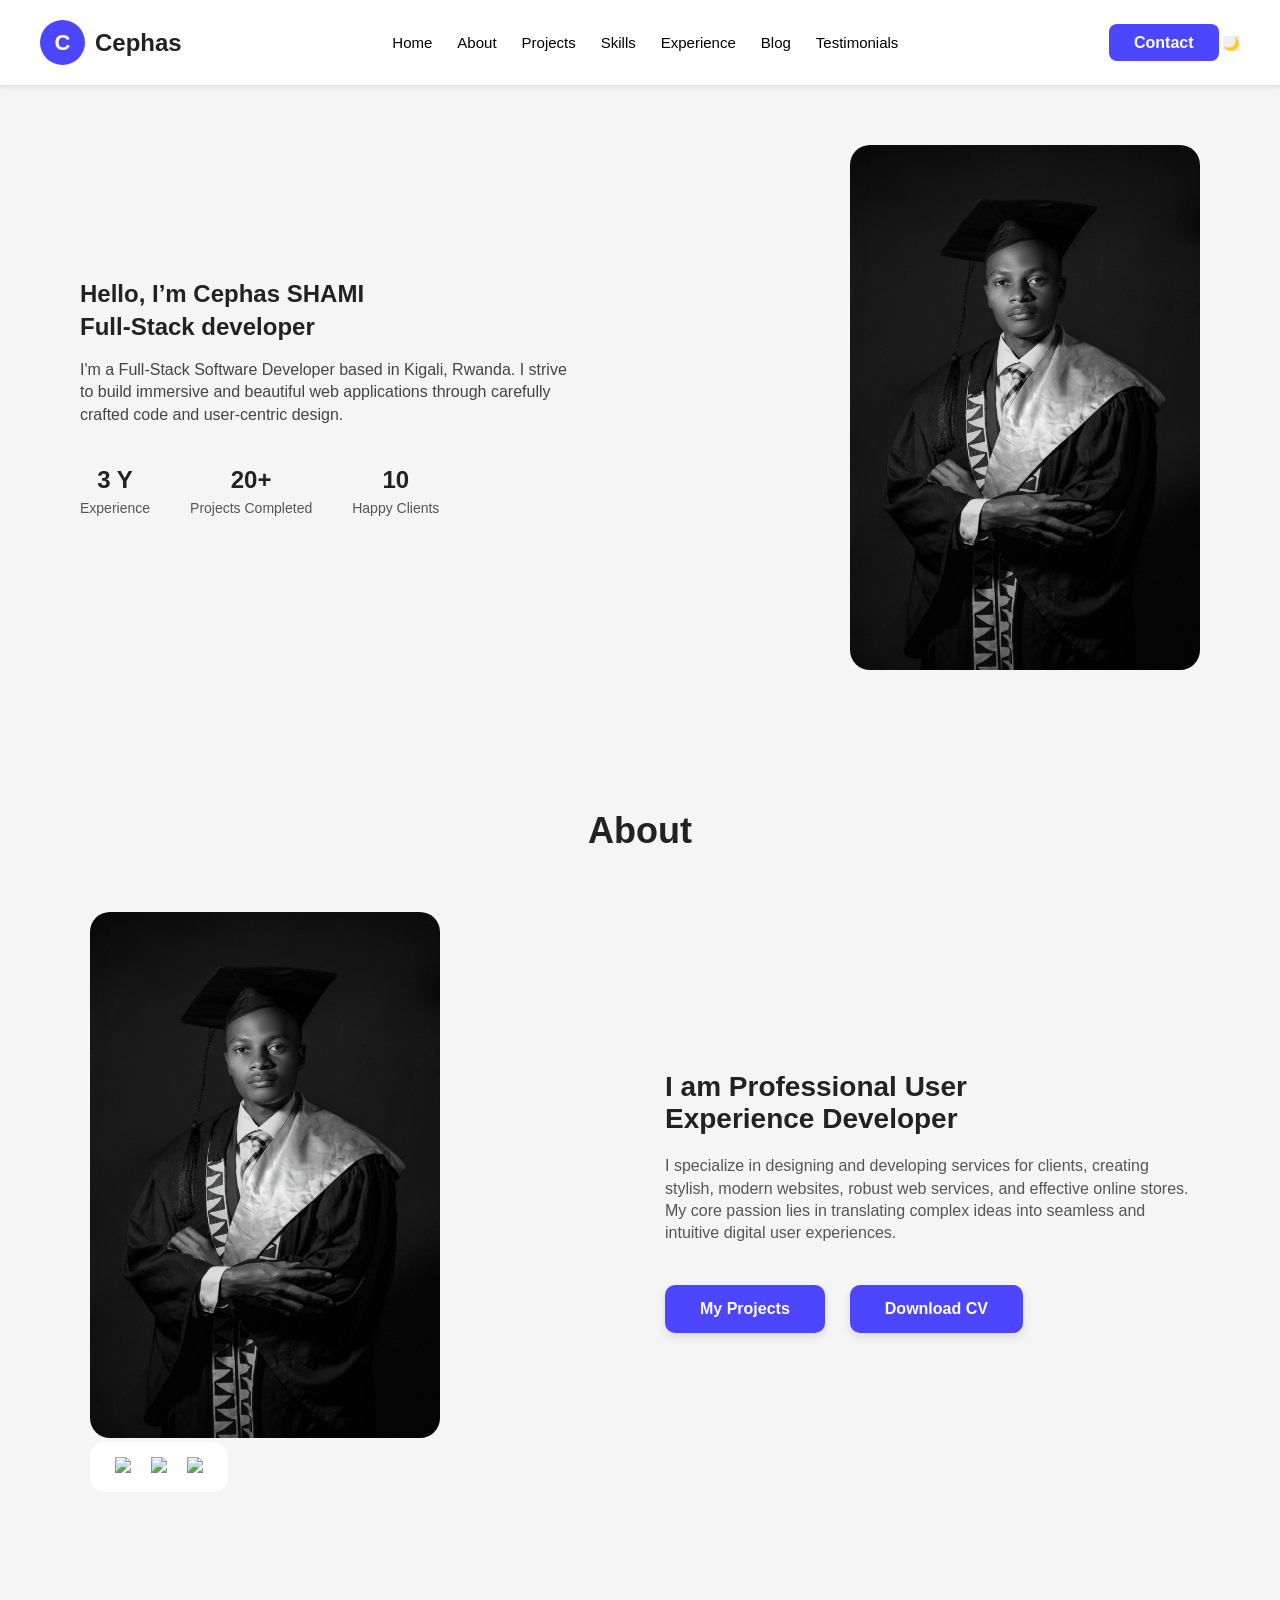
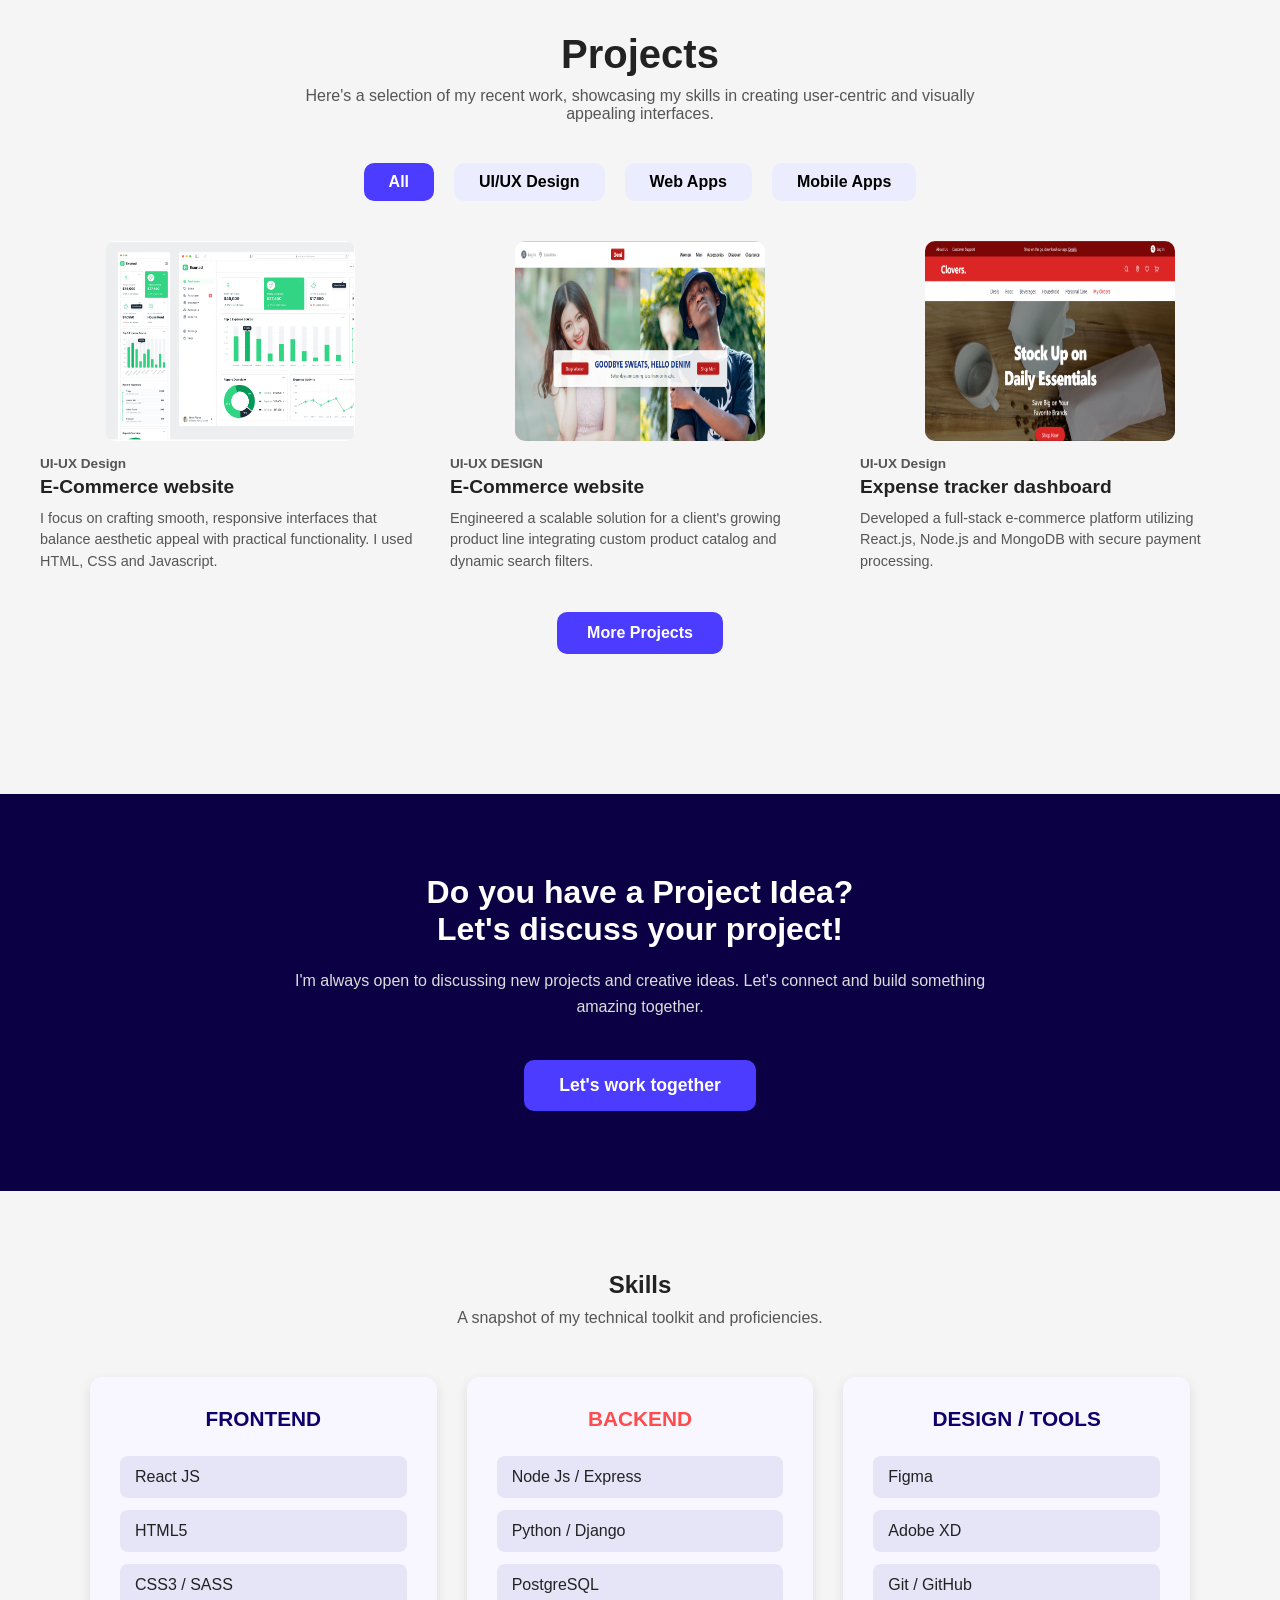
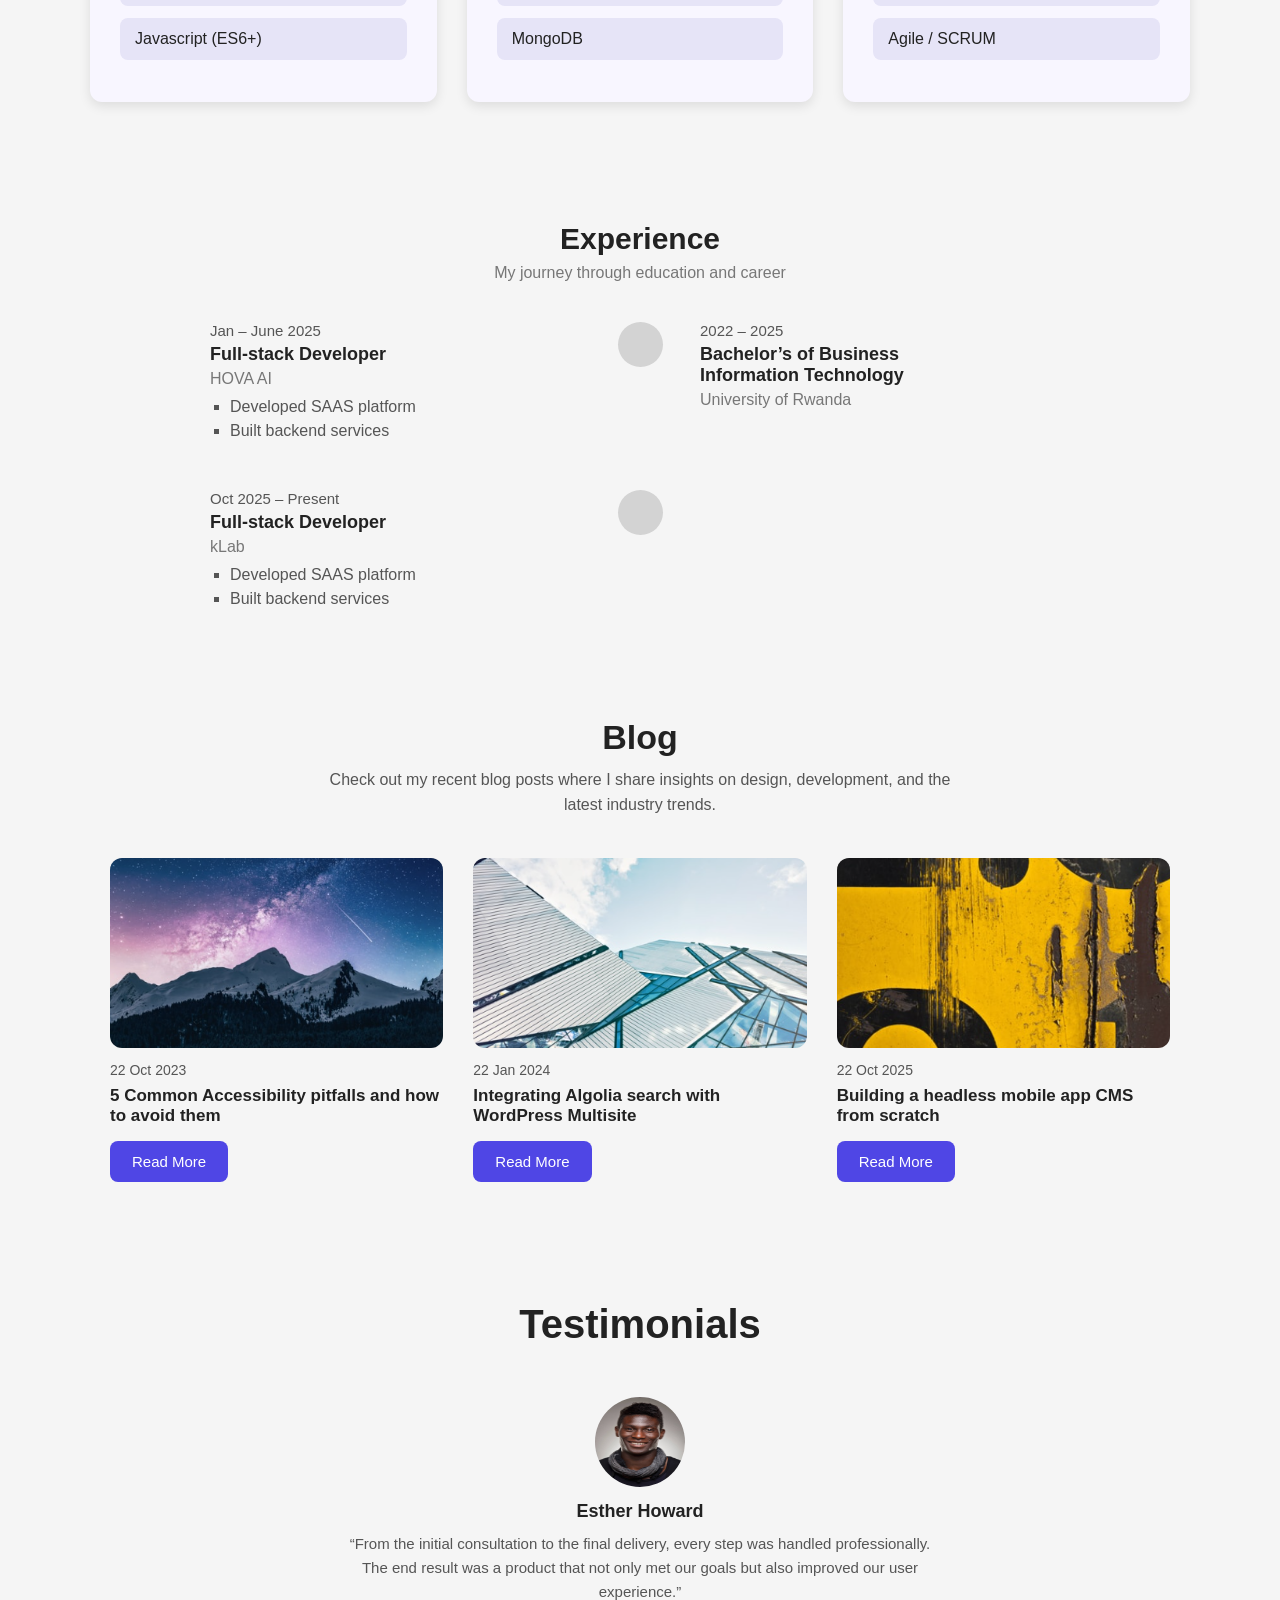
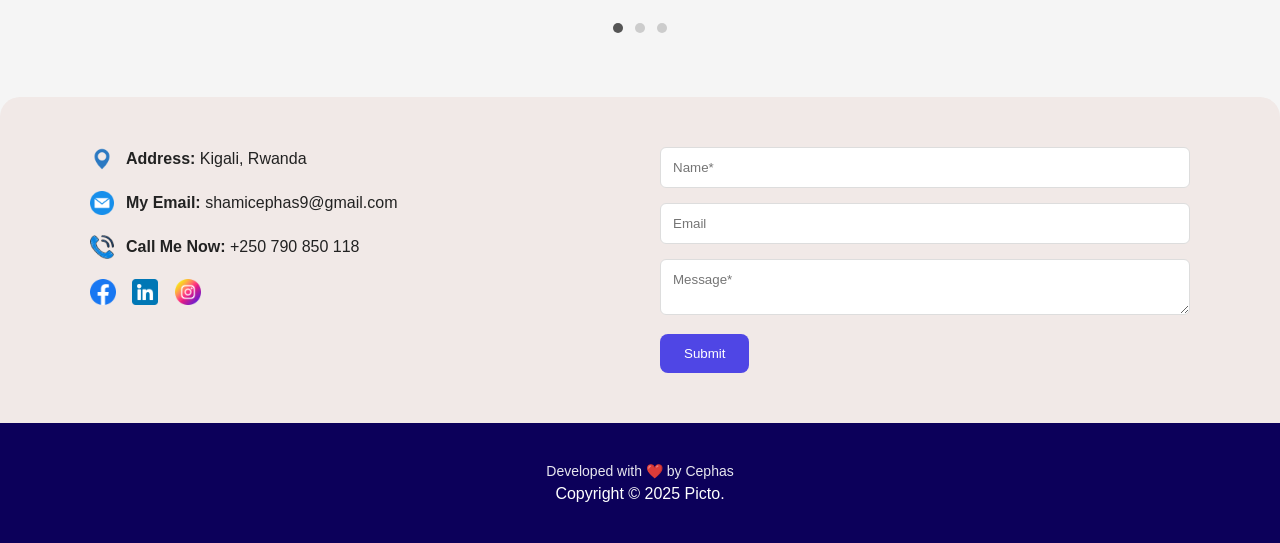
==== index.html @ bc7095ea "changes on filtering" ====
<!DOCTYPE html>
<html lang="en">
<head>
    <meta charset="UTF-8">
    <meta name="viewport" content="width=device-width, initial-scale=1.0">
    <link rel="stylesheet" href="portfolio.css">
    <title>Document</title>
    <script type="text/javascript"
        src="https://cdn.jsdelivr.net/npm/@emailjs/browser@4/dist/email.min.js">
</script>
<script type="text/javascript">
   (function(){
      emailjs.init({
        publicKey: "c_yA5zfCrs8blq22w",
      });
   })();
</script>
</head>
<body>
    <nav>
        <div class="logo">
            <div class="logo-circle">C</div>
            <h2>Cephas</h2>
        </div>
        <button class="menu-btn" id="menu-btn">
            <span id="open-icon">☰</span>
            <span id="close-icon" style="display:none;">X</span>
        </button>
        
        <ul id="nav-links">
            <li><a href="#home">Home</a></li>
            <li><a href="#about">About</a></li>
              <li><a href="#projects">Projects</a></li>
            <li><a href="#skills">Skills</a></li>
              <li><a href="#experience">Experience</a></li>
            <li><a href="#blog">Blog</a></li>
            <li><a href="#testimonials">Testimonials</a></li>
        </ul>
        <div>
              <a href="#contact" class="contact-btn">Contact</a>
              <button id="dark-mode-toggle" style="border: none; cursor: pointer;">🌙</button>
        </div>
      
    </nav>

    <section class="hero" id="home">
       <div class="hero-text">
        <h1>Hello, I’m Cephas SHAMI<br>Full-Stack developer</h1>
        <p>I'm a Full-Stack Software Developer based in Kigali, Rwanda. I strive to build immersive and beautiful web applications through carefully crafted code and user‑centric design.</p>
            
        <div class="stats">
            <div class="stat-box">
                <h3>3 Y</h3>
                <p>Experience</p>
            </div>
             <div class="stat-box">
                <h3>20+</h3>
                <p>Projects Completed</p>
            
             </div>
             <div class="stat-box">
                <h3>10</h3>
                <p>Happy Clients</p>

             </div>
        </div>
       </div>
       <img src="./images/graduation.png"/>
    </section>
    <!-- About section-->

      <section class="about-section reveal" id="about">
         <h2>About</h2>

         <div class="about-wrapper">
            <div class="about-image-box">
                <img src="./images/graduation.png" class="about-img"/>

                <div class="social-icons">
                <a href="#"><img src="https://cdn-icons-png.flaticon.com/512/733/733547.png" /></a>
                 <a href="#"><img src="https://cdn-icons-png.flaticon.com/512/174/174857.png" /></a>
                 <a href="#"><img src="https://cdn-icons-png.flaticon.com/512/2111/2111463.png" /></a>
            </div>

            </div>

            <div class="about-text-box">
                <h3>I am Professional User<br>Experience Developer</h3>
                <p>
                I specialize in designing and developing services for clients, creating stylish, modern
                websites, robust web services, and effective online stores. My core passion lies in translating
                complex ideas into seamless and intuitive digital user experiences.
                 </p>
                 <div class="about-buttons">
                    <a href="#" class="about-btn">My Projects</a>
                    <a href="files/CV Resume.pdf" download class="about-btn">Download CV</a>
                 </div>
            </div>

         </div>
      </section>
      <!--Project section-->
      <section class="projects-section reveal" id="projects">
         <h2>Projects</h2>
         <p class="projects-subtext">
             Here's a selection of my recent work, showcasing my skills in creating user-centric and visually appealing interfaces.
         </p>
         <div class="project-filters">
            <button class="filter-btn active" data-filter="all">All</button>
            <button class="filter-btn" data-filter="ui-ux">UI/UX Design</button>
            <button class="filter-btn" data-filter="web-app">Web Apps</button>
            <button class="filter-btn" data-filter="mobile-app">Mobile Apps</button>
         </div>
         <div class="projects-wrapper">
            <div class="project-card" data-category="ui-ux">
                <img src="./images/pr1.png" class="project-img"/>
                <h4>UI-UX Design</h4>
                <h3>E-Commerce website</h3>
                <p>I focus on crafting smooth, responsive interfaces that balance aesthetic appeal with practical functionality. I used HTML, CSS and Javascript.</p>
            </div>

            <div class="project-card" data-category="web-app">
                <img src="./images/pr2.png" class="project-img"/>
                <h4>UI-UX DESIGN</h4>
                <h3>E-Commerce website</h3>
                <p>Engineered a scalable solution for a client's growing product line integrating custom product catalog and dynamic search filters.</p>
            </div>

            <div class="project-card" data-category="mobile-app">
               <img src="./images/pr3.png" class="project-img"/>
               <h4>UI-UX Design</h4>
               <h3>Expense tracker dashboard</h3>
               <p>Developed a full-stack e-commerce platform utilizing React.js, Node.js and MongoDB with secure payment processing.</p>
            </div>
           
         </div>
          <div class="project-button">
           
              <button class="project-btn">More Projects</button>
            
                
            </div>

      </section>
                  <div class="project-cta">
                 <h2>Do you have a Project Idea?<br>Let's discuss your project!</h2>
                 <p>I'm always open to discussing new projects and creative ideas. 
       Let's connect and build something amazing together.</p>
       <button class="cta-btn">
        <a href="#contact">Let's work together</a>
        
          </button>
            </div>
            <section class="skills-section reveal" id="skills">
                <h2 class="skills-title">Skills</h2>
                <p class="skills-subtext">A snapshot of my technical toolkit and proficiencies.</p>
               
                <div class="skills-grid">
                    <div class="skill-card">
                        <h3 class="skill-heading"> FRONTEND</h3>

                        <div class="skill-item">React JS</div>
                        <div class="skill-item">HTML5</div>
                        <div class="skill-item">CSS3 / SASS</div>
                        <div class="skill-item">Javascript (ES6+)</div>

                    </div>

                    <div class="skill-card">
                        <h3 class="skill-heading back">BACKEND</h3>

                        <div class="skill-item">Node Js / Express</div>
                        <div class="skill-item">Python / Django</div>
                        <div class="skill-item">PostgreSQL</div>
                        <div class="skill-item">MongoDB</div>
                    </div>

                    <div class="skill-card">
                        <h3 class="skill-heading">DESIGN / TOOLS</h3>

                         <div class="skill-item">Figma</div>
            <div class="skill-item">Adobe XD</div>
            <div class="skill-item">Git / GitHub</div>
            <div class="skill-item">Agile / SCRUM</div>
                    </div>

                </div>
            </section>
            <section class="experience-section reveal" id="experience">
                <h2>Experience</h2>
                <p class="subtitle">My journey through education and career</p>

                <div class="experience-grid">
                    <!--Left: job 1-->
                    <div class="exp-item">
                        <p class="date">Jan – June 2025</p>
                        <h3>Full-stack Developer</h3>
                         <p class="company">HOVA AI</p>
                         <ul>
                           <li>Developed SAAS platform</li>
                           <li>Built backend services</li>
                         </ul>
                    </div>
                    <!-- Timeline circle-->
                     <div class="circle"></div>

                      <div class="exp-item">
      <p class="date">2022 – 2025</p>
      <h3>Bachelor’s of Business<br> Information Technology</h3>
      <p class="company">University of Rwanda</p>
    </div>

      <!-- Left: Job 2 -->
    <div class="exp-item">
      <p class="date">Oct 2025 – Present</p>
      <h3>Full-stack Developer</h3>
      <p class="company">kLab</p>
      <ul>
        <li>Developed SAAS platform</li>
        <li>Built backend services</li>
      </ul>
    </div>
    <!-- Timeline Circle -->

    <div class="circle"></div>
      <!-- Empty right side for alignment -->
    <div></div>
                </div>
            </section>
            <section class="blog-section reveal" id="blog">
                <h2 class="blog-title">Blog</h2>
                <p class="blog-subtitle">
                    Check out my recent blog posts where I share insights on design,
                    development, and the latest industry trends.
                </p>

                <div class="blog-grid">
                    <div class="blog-card">
                        <img src="./images/blog1.png" alt="Blog Image 1"/>
                        <p class="dates">22 Oct 2023</p>
                        <h3 class="post-title">
                          5 Common Accessibility pitfalls and how to avoid them     
                        </h3>
                        <a href="single-blog.html" class="red-btn">Read More</a>

                    </div>

                     <div class="blog-card">
      <img src="./images/blog2.png" alt="Blog Image 2" />
      <p class="dates">22 Jan 2024</p>
      <h3 class="post-title">
        Integrating Algolia search with WordPress Multisite
      </h3>
      <a href="single-blog.html" class="red-btn">Read More</a>
    </div>

    <div class="blog-card">
      <img src="./images/blog3.png" alt="Blog Image 3" />
      <p class="dates">22 Oct 2025</p>
      <h3 class="post-title">
        Building a headless mobile app CMS from scratch
      </h3>
      <a href="single-blog.html" class="red-btn">Read More</a>
    </div>
                </div>
            </section>

            <section class="testimonials reveal" id="testimonials">
                <h2>Testimonials</h2>

                <div class="testimonial-card">
                    <img src="./images/testimonial.jpg" alt="Client" class="client-img"/>
                    <h3 class="client-name">Esther Howard</h3>

                    <p class="client-review">
                              “From the initial consultation to the final delivery, every step 
                               was handled professionally. The end result was a product that not 
                               only met our goals but also improved our user experience.”
                    </p>
                    <div class="dots">
                        <span class="active"></span>
                        <span></span>
                        <span></span>

                    </div>

                </div>

            </section>

            <section class="contact-section reveal" id="contact">
                <div class="contact-container">

                    <div class="contact-left">
                        <div class="info-item">
                            <img src="./images/location.png" alt=""/>
                            <p><strong>Address:</strong> Kigali, Rwanda</p>

                        </div>

                        <div class="info-item">
                            <img src="./images/message.png" alt="">
                            <p><strong>My Email:</strong> shamicephas9@gmail.com</p>
                        </div>

                        <div class="info-item">
                            <img src="./images/phone.png" alt="">
                            <p><strong>Call Me Now:</strong> +250 790 850 118</p>
                        </div>

                        <div class="socials">
                            <a href="#"><img src="./images/facebook.png" alt=""></a>
                            <a href="#"><img src="./images/linkedin.png" alt=""></a>
                            <a href="#"><img src="./images/instagram.png" alt=""></a>
                        </div>
                    </div>
                    <div class="contact-right">
                        <form id="contact-form">
                            

                        <input type="text" placeholder="Name*" name="name" id="name" required/>
                        <input type="email" placeholder="Email" name="email" id="email" required/>
                        <textarea placeholder="Message*" name="message" id="message" required></textarea>
                        <button class="submit-btn" type="submit">Submit</button>
                        </form>
                        
                          
                    </div>
                    
                </div>

            </section>
            <footer class="footer">
                
                <p class="footer-text">Developed with ❤️ by Cephas</p>
                <p class="copyright">Copyright © 2025 Picto.</p>

            </footer>
            <script src="portfolio.js"></script>
</body>
</html>
---- portfolio.css ----
* {
    margin: 0;
    padding: 0;
    box-sizing: border-box;
    font-family: Arial, sans-serif;
}
body {
    background: #f5f5f5;
    color: #222;
}
html {
    scroll-behavior: smooth;
}
section {
    scroll-margin-top: 80px;
}
nav {
    display: flex;
    justify-content: space-between;
    align-items: center;
    padding: 20px 40px;
    background: #fff;
    box-shadow: 0 2px 5px rgba(0, 0, 0, 0.1);
    position: sticky;
    top: 0;
    z-index: 100;
}
.logo {
    display: flex;
    align-items: center;
    gap: 10px;
    
}
.logo-circle {
    width: 45px;
    height: 45px;
    background: #4c46ff;
    color: #fff;
    font-weight: bold;
    display: flex;
    justify-content: center;
    align-items: center;
    font-size: 22px;
    border-radius: 50%;
}

nav ul {
    display: flex;
    gap: 25px;
    list-style: none;
}
nav ul li a {
    text-decoration: none;
    color: #000;
    font-size: 15px;
    
}
.menu-btn {
    background: none;
    border: none;
    font-size: 28px;
    cursor: pointer;
    display: none;
}
.contact-btn {
    background: #4c46ff;
    color: white;
    padding: 10px 25px;
    border-radius: 8px;
    text-decoration: none;
    font-weight: bold;
     
}

.hero {
    display: flex;
    align-items: center;
    justify-content: space-between;
    padding: 60px 80px;
    flex-wrap: wrap;
    gap: 10px;
}

.hero-text {
max-width: 500px;
}
.hero-text h1 {
    line-height: 1.4;
    font-weight: 700;
    margin-bottom: 15px;
}
.hero-text p {
    line-height: 1.4;
    color: #444;
    margin-bottom: 20px;
}
.stats {
    display: flex;
    gap: 40px;
    margin-top: 40px;
}
.stat-box {
    text-align: center;
}
.stat-box h3 {
    font-size: 24px;
    margin-bottom: 5px;
}
.stat-box p {
font-size: 14px;
color: #555;
}
.hero img {
    width: 350px;
    max-width: 100%;
    border-radius: 20px;
}
@media(max-width: 900px) {
    nav {
        position: relative;
    }
    nav ul {
        display: none;
    }
    .hero {
        flex-direction: column-reverse;
        text-align: center;
        
    }
    .stats {
        justify-content: center;
    }
    .menu-btn {
        display: block;
    }  
    #nav-links {
         display: none;
        flex-direction: column;
        gap: 20px;
        background: #fff;
        position: absolute;
        top: 70px;
        left: 0;
        width: 100%;
        padding: 20px 30px;
        box-shadow: 0 4px 10px rgba(0,0,0,0.15);
        border-radius: 0 0 10px 10px;
        z-index: 10;
    }
    #nav-links.active {
        display: flex;

    }
    /* body.dark-mode #nav{
        background-color: #1f1f1f;
    } */
   body.dark-mode #nav-links {
        background-color: #1f1f1f;
    }
}
/* About section */
.about-section {
    padding: 80px 40px;
    text-align: center;
}
.about-section h2 {
    font-size: 36px;
    margin-bottom: 60px;
    font-weight: 700;
}
.about-wrapper {
    display: flex;
    justify-content: space-between;
    align-items: center;
    flex-wrap: wrap;
    gap: 50px;
    max-width:1100px;
    margin: auto;
    text-align: left;

}
.about-image-box {
    flex: 1;
    min-width: 300px;
}
.about-img {
    width: 350px;
    border-radius: 20px;
     max-width: 100%;
}
.social-icons {
    
    background:#fff;
    padding: 15px 25px;
    border-radius: 15px;
    display: flex;
    gap: 20px;
    width: fit-content;
    box-shadow: 0 4px 12 rgba(0, 0, 0, 0.1 );

}
.social-icons img {
    width: 35px;
}
.about-text-box {
    flex: 1;
    min-width: 300px;
}
.about-text-box h3 {
    font-size: 28px;
    font-weight: 700px;
}
.about-text-box p {
    margin-top: 20px;
    line-height: 1.4;
    color: #555;
}
.about-buttons {
    display: flex;
    gap: 25px;
    margin-top: 40px;
    flex-wrap: wrap;
}
.about-btn {
    background: #4c46ff;
    padding: 15px 35px;
    border-radius: 10px;
    color: #fff;
    font-size: 16px;
    font-weight: 600;
    text-decoration: none;
    box-shadow: 0 4px 10px rgba(0,0,0,0.1);
}
.projects-section {
    padding: 60px 20px;
    text-align: center;
}
.projects-section h2 {
    font-size: 2.5rem;
    margin-bottom: 10px;
    font-weight: 700;
}
.projects-section p.subtitle {
    font-size: 1rem;
    color: #555;
    max-width: 700px;
    margin: 0 auto 40px;
}
.project-filters {
    display: flex;
    justify-content: center;
    gap: 20px;
    margin-bottom: 40px;
    flex-wrap: wrap;
}
.project-filters button {
    padding: 10px 25px;
    border-radius:  10px;
    background-color: #ececff;
    border: none;
    font-size: 1rem;
    cursor: pointer;
    transition: 0.3s;
    font-weight: 600;
}
.project-filters button.active,
.project-filters button:hover {
    background-color: #4c3cff;
    color: white;
}

.project-card {
    transition: all 0.3s ease;
}

.project-card[style*="display: none"] {
    opacity: 0;
    transform: scale(0.95);
}

.projects-grid {
    display: grid;
    grid-template-columns: repeat(auto-fit, minmax(280px, 1fr));
    gap: 30px;
    max-width: 1200px;
    margin: 0 auto;
}
.projects-subtext {
    font-size: 1rem;
    color: #555;
    max-width: 700px;
    margin: 0 auto 40px;
}
.projects-wrapper {
    display: grid;
    grid-template-columns: repeat(auto-fit, minmax(280px, 1fr));
    gap: 30px;
    max-width: 1200px;
    margin: 0 auto;
    margin-top: 30px;
    
}
.project-card {
    text-align: left;
}
.project-img {
    width: 100%;
    max-width: 250px;
    height: auto;
    display: block;
    margin: 0 auto;
    border-radius: 10px;
    height: 200px;
}
.project-card h4 {
    margin-top: 15px;
    font-size: 0.85rem;
    color: #555;
    font-weight: 700;
}
.project-card h3 {
    margin-top: 5px;
    font-size: 1.2rem;
    font-weight: 700;
}
.project-card p {
    margin-top: 10px;
    font-size: 0.9rem;
    color: #555;
    line-height: 1.5;
}
.project-button {
    text-align: center;
    margin-top: 40px;
}
.project-btn {
padding: 12px 30px;
background: #4c3cff;
color: #fff;
border: none;
border-radius: 10px;
font-size: 1rem;
font-weight: 600;
cursor: pointer;
transition: 0.3s;
}
.project-btn:hover {
    background: #3028ff;
}
@media(max-width: 768px) {
    .project-filters button {
        margin-bottom: 10px;
    }
    .projects-section h2 {
        font-size: 2rem;
    }
}
.project-cta {
    background: #0b0044;
    color: white;
    text-align: center;
    padding: 80px 20px;
    
    margin: 80px auto 0;
    
}
.project-cta h2 {
    font-size: 2rem;
    font-weight: 700;
    margin-bottom: 20px;
}

.project-cta p {
    max-width: 700px;
    margin: 0 auto 40px;
    font-size: 1rem;
    line-height: 1.6;
    color: #ddd;
}

/* CTA BUTTON */
.cta-btn a {
    color: white;
    text-decoration: none;
}
.cta-btn {
    background: #4c3cff;
    border: none;
    padding: 15px 35px;
    font-size: 1.1rem;
    border-radius: 10px;
    cursor: pointer;
    color: white;
    font-weight: 600;
    display: inline-flex;
    align-items: center;
    gap: 10px;
    transition: 0.3s;
}

.cta-btn:hover {
    background: #382aff;
}

.skills-section {
    padding: 80px 20px;
    text-align: center;

}
.skills-title {
    font-size: r.5rem;
    font-weight: 700;
    margin-bottom: 10px;
}
.skills-subtext {
    color: #555;
    font-size: 1rem;
    margin-bottom: 50px;
}
.skills-grid {
    display: grid;
    grid-template-columns: repeat(3, 1fr);
    gap: 30px;
    max-width: 1100px;
    margin: 0 auto;
}
.skill-card {
    padding: 30px;
    background: #f8f6ff;
    border-radius: 12px;
    box-shadow: 0 4px 12px rgba(0,0,0,0.1);

}
.skill-heading {
    font-size: 1.3rem;
    font-weight: 700;
    color: #10006b;
    margin-bottom: 25px;
}
.skill-heading.back {
    color: #ff4c4c;
}
.skill-item {
    background: #e6e4f7;
    padding: 12px 15px;
    border-radius: 8px;
    font-size: 1rem;
    text-align: left;
    margin-bottom: 12px;
    font-weight: 500;
}
.skill-item.highlight {
    background: #c9befd;
    font-weight: 700;
}

@media (max-width: 900px) {
    .skills-grid {
        grid-template-columns: 1fr 1fr;
    }
}
@media (max-width: 600px) {
    .skills-grid {
        grid-template-columns: 1fr;
    }
}
.experience-section {
    max-width: 900px;
    margin: 0 auto;
    padding: 40px 20px;
    font-family: Arial, sans-serif;
    text-align: center;
}
.experience-section h2{
    font-size: 30px;
    margin-bottom: 8px;
}
.subtitle {
    color: #777;
    margin-bottom: 40px;

}
.experience-grid {
    display: grid;
    grid-template-columns: 1fr 80px 1fr;
    gap: 40px 20px;
    align-items: start;
}
.exp-item {
    text-align: left;
}
.date {
    color: #555;
    font-size: 15px;
    margin-bottom: 5px;
}
.company {
    color: #777;
    margin-bottom: 10px;
}
.exp-item h3 {
    font-size: 18px;
    margin: 5px 0;
}
.exp-item ul {
    padding-left: 20px;
    margin: 10px 0;
}
.exp-item ul li {
    margin-bottom: 6px;
    list-style-type: square;
    color: #555;
}
.circle {
    width: 45px;
    height: 45px;
    background: #d3d3d3;
    border-radius: 50%;
    margin: 0 auto;
}
@media (max-width: 768px) {
  .experience-grid {
    grid-template-columns: 1fr;
    text-align: left;
  }

  .circle {
    display: none;
  }
}
.blog-section {
    text-align: center;
    padding: 60px 20px;
    font-family: "poppins",sans-serif;
    max-width: 1100px;
    margin: 0 auto;
}
.blog-title {
    font-size: 34px;
    margin-bottom: 10px;
    font-weight: 600;
}
.blog-subtitle {
    max-width: 650px;
    margin: 0 auto 40px;
    color: #555;
    line-height: 1.6;
    font-size: 16px;
}
.blog-grid {
    display: grid;
    grid-template-columns: repeat(auto-fit, minmax(260px, 1fr));
    gap: 30px;
    margin-top: 20px;
}
.blog-card {
    text-align: left;
}
.blog-card img {
    width: 100%;
    height: 190px;
    object-fit: cover;
    border-radius: 12px;
}
.dates {
    margin-top: 10px;
    color: #555;
    font-size: 14px;
}
.post-title {
    margin: 8px 0 15px;
    font-size: 17px;
    font-weight: 600;
    color: #222;
}
.red-btn {
    display: inline-block;
    background: #4f46e5;
    color: #fff;
    padding: 12px 22px;
    border-radius: 8px;
    text-decoration: none;
    font-size: 15px;
    transition: 0.3s;
    font-weight: 500;
}
.red-btn:hover {
    background: #4338ca;
}
.testimonials {
    text-align: center;
    padding: 60px 20px;
}
.testimonials h2{
    font-size: 2.5rem;
     font-weight: 700;
}
.client-img {
    width: 90px;
    height: 90px;
    border-radius: 50%;
    margin-top: 50px;
    /* object-fit: cover; */
}
.client-name {
    margin-top: 10px;
    font-size: 18px;
    font-weight: 600;

}
.client-review {
    max-width: 600px;
    margin: 10px auto;
    line-height: 1.6;
    font-size: 15px;
    color:#555;
}
.dots {
    margin-top: 15px;
}
.dots span {
    width: 10px;
    height: 10px;
    background: #ccc;
    display: inline-block;
    border-radius: 50%;
    margin: 0 4px;
}
.dots .active {
    background: #555;
}
.contact-section {
    padding: 50px 20px;
    background: #f1e9e7;
    border-radius: 20px 20px 0 0;
}
.contact-container {
    max-width: 1100px;
    margin: auto;
    display: grid;
    grid-template-columns: 1fr 1fr;
    gap: 40px;
}
.info-item{
display: flex;
gap: 12px;
align-items: center;
margin-bottom: 20px;
}
.info-item img {
    width: 24px;
}
.socials img {
    width: 26px;
    margin-right: 12px;
}
.contact-right input,
.contact-right textarea {
    width: 100%;
    padding: 12px;
    margin-bottom: 15px;
    border:  1px solid #ddd;
    border-radius: 6px;
}
.submit-btn {
    background: #4f46e5;
    color: white;
    padding: 12px 24px;
    border: none;
    border-radius: 8px;
    cursor: pointer;
}
.submit-btn:hover {
    background: #4338ca;
}
.footer {
    background: #0c005a;
    text-align: center;
    color: white;
    padding: 40px 20px;
}
.footer-logo {
    font-size: 22px;
    font-weight: 600;
    margin-bottom: 8px;
}
.footer-text {
    margin-bottom: 6px;
    font-size: 14px;
    opacity: 0.9;
}
copyright {
  font-size: 13px;
  opacity: 0.8;
}
.reveal {
    opacity: 0;
    transform: translateY(40px);
    transition: all 1.5s ease;
}
.reveal.active {
    opacity: 1;
    transform: translateY(0);
}

/*Dark mode styles*/
body.dark-mode {
    background-color: #121212;
    color: #e0e0e0;
}
body.dark-mode nav {
    background-color: #1f1f1f;
}
body.dark-mode .hero,
body.dark-mode .about-section,
body.dark-mode .projects-section,
body.dark-mode .skills-section,
body.dark-mode .experience-section,
body.dark-mode .blog-section,
body.dark-mode .testimonials,
body.dark-mode .contact-section,
body.dark-mode .footer {
    background-color: #1b1b1b;
    color: #e0e0e0;
}

body.dark-mode a,
body.dark-mode a.contact-btn,
body.dark-mode .about-btn,
body.dark-mode .red-btn,
body.dark-mode .cta-btn a {
    color: #ffffff;
}

body.dark-mode .project-card,
body.dark-mode .skill-card,
body.dark-mode .blog-card,
body.dark-mode .testimonial-card,
body.dark-mode .contact-left,
body.dark-mode .contact-right {
    background-color: #2c2c2c;
    color: #e0e0e0;
}
body.dark-mode .skill-card .skill-item {
    color: #555; /* light gray */
}
body.dark-mode .blog-card h3 {
    color: #555;
}
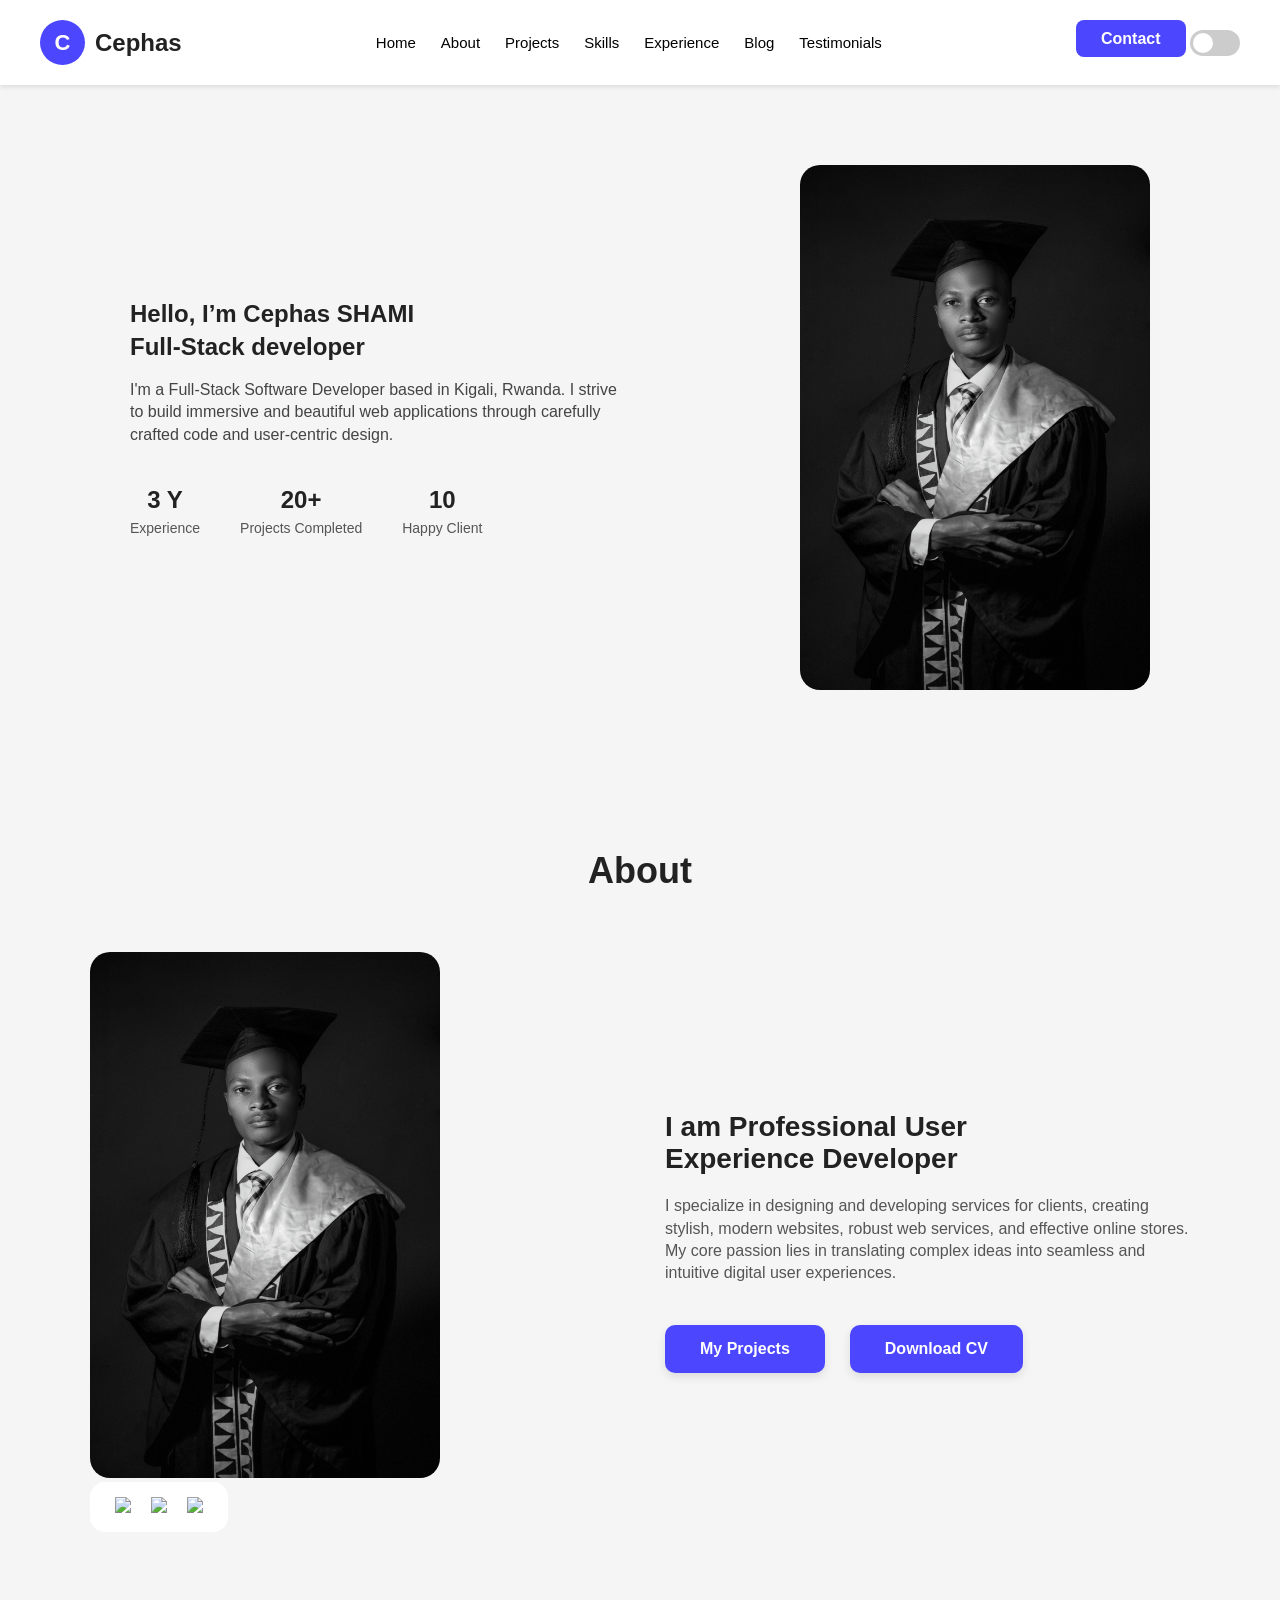
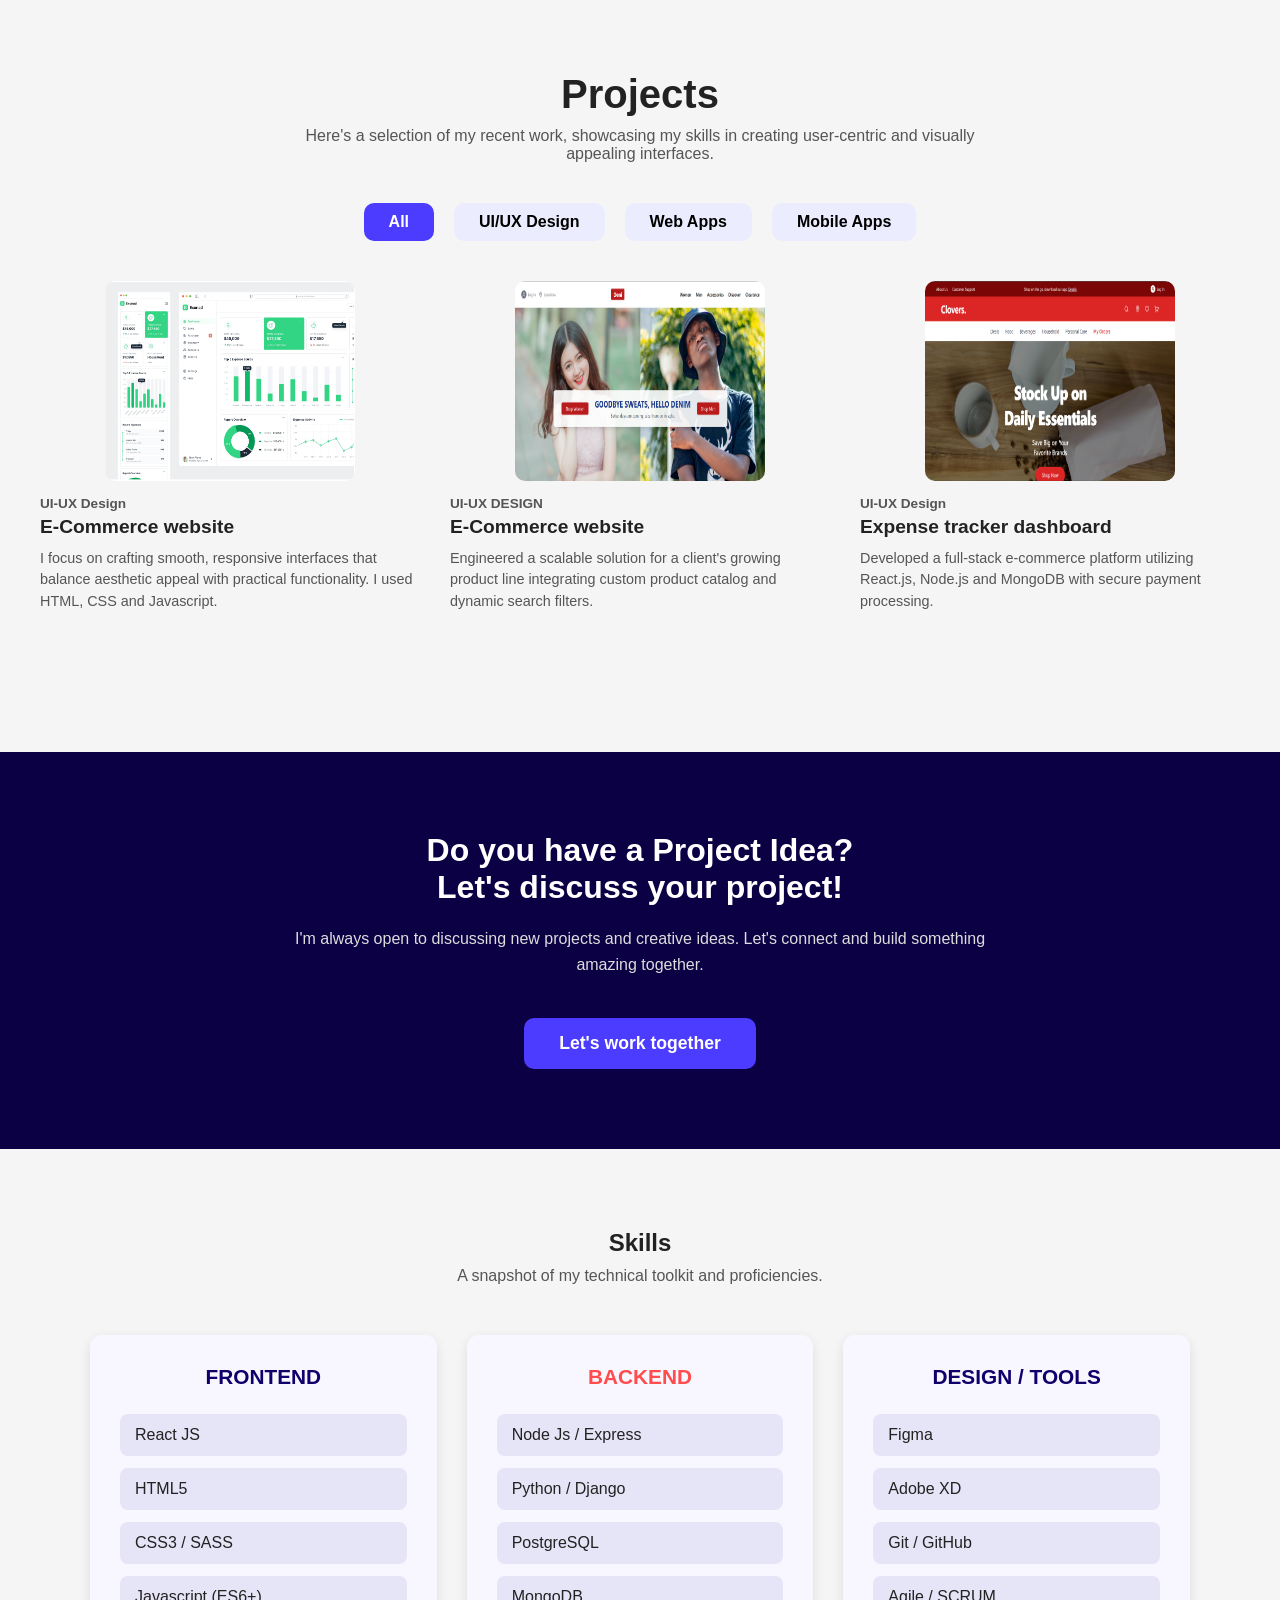
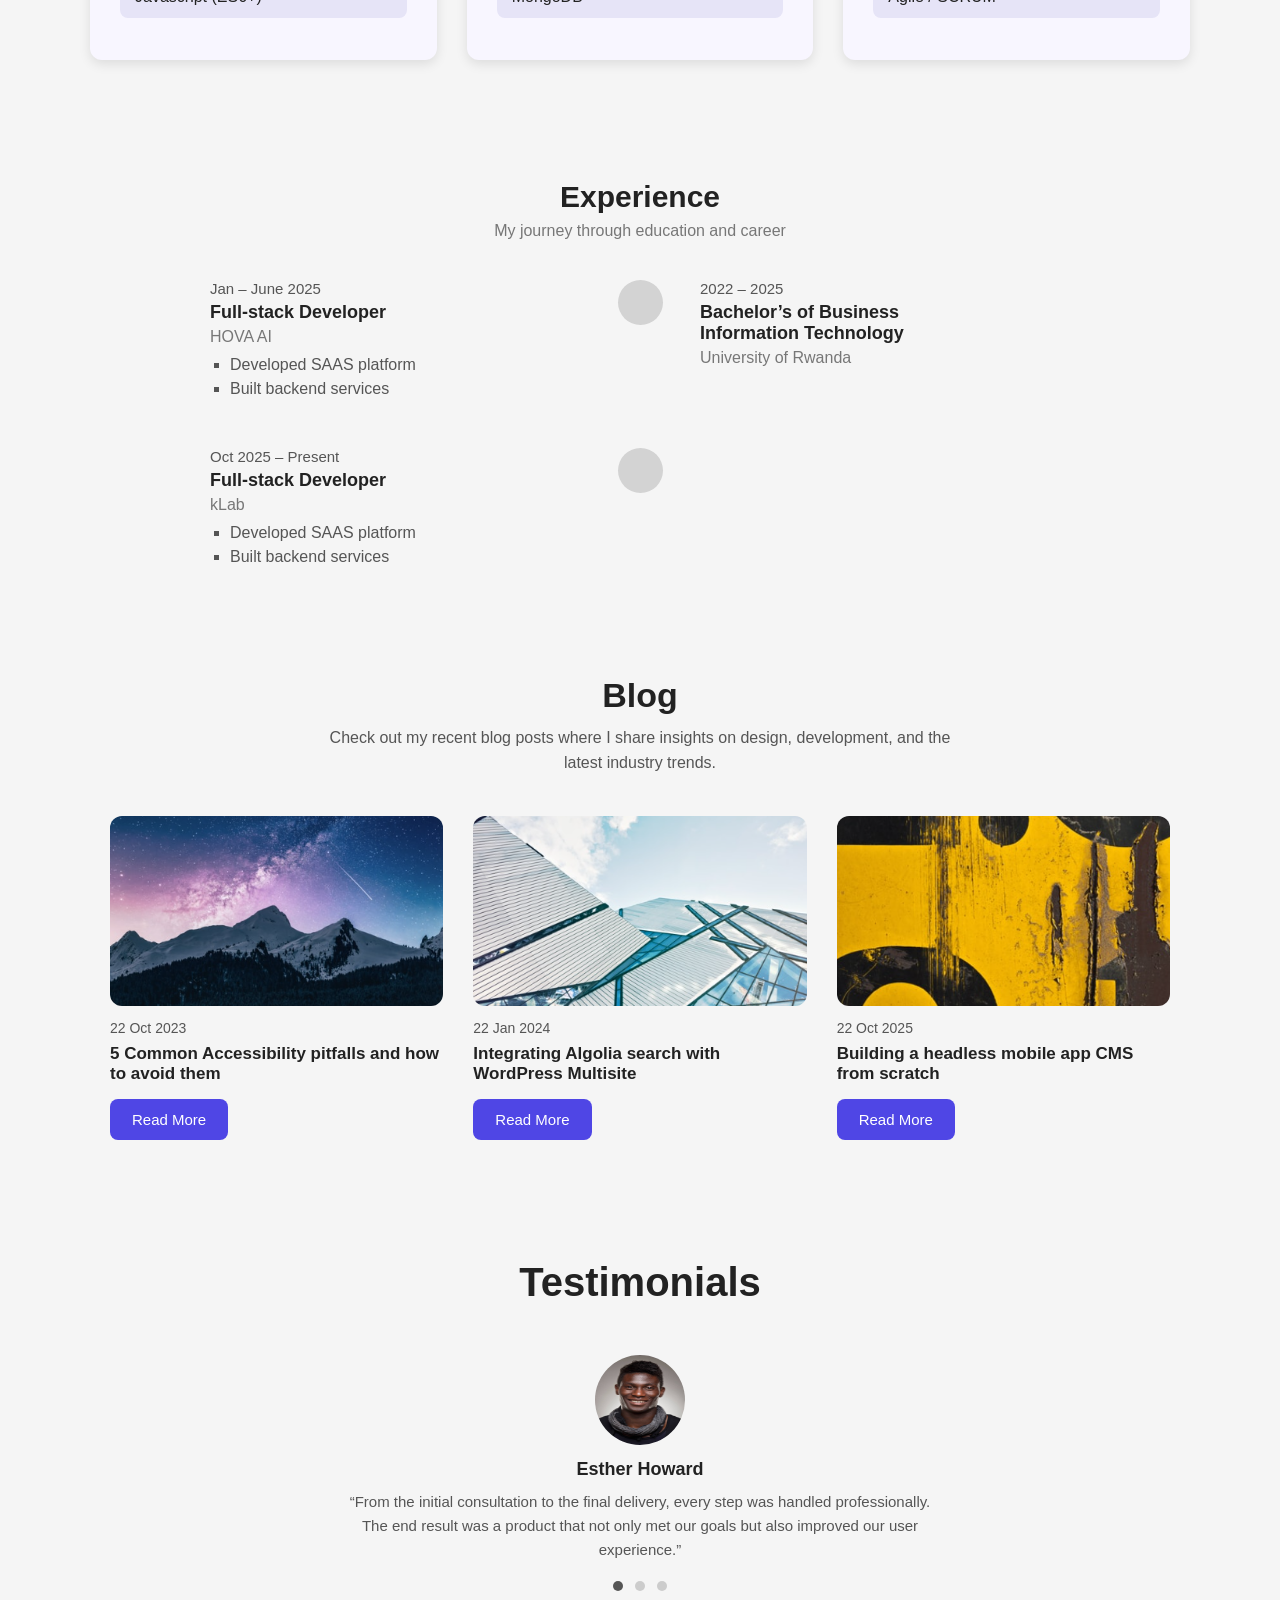
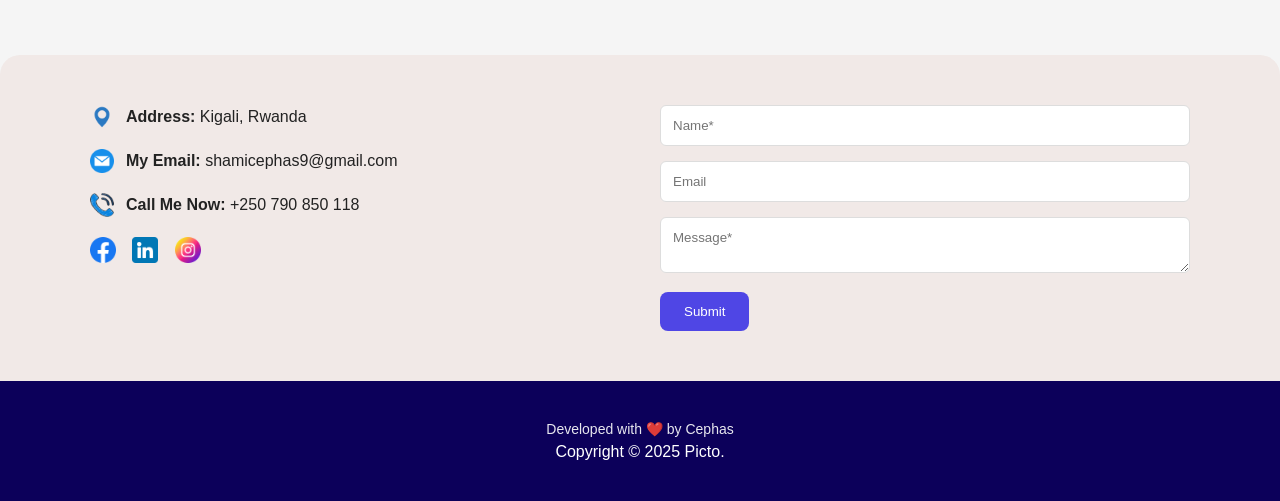
==== commit 7486900b: "changes on responsiveness" ====
--- a/index.html
+++ b/index.html
@@ -38,7 +38,11 @@
         </ul>
         <div>
               <a href="#contact" class="contact-btn">Contact</a>
-              <button id="dark-mode-toggle" style="border: none; cursor: pointer;">🌙</button>
+
+              <label class="switch">
+                <input type="checkbox" id="dark-mode-toggle">
+                <span class="slider"></span>
+              </label>
         </div>
       
     </nav>
@@ -60,7 +64,7 @@
              </div>
              <div class="stat-box">
                 <h3>10</h3>
-                <p>Happy Clients</p>
+                <p>Happy Client</p>
 
              </div>
         </div>
@@ -77,8 +81,8 @@
                 <img src="./images/graduation.png" class="about-img"/>
 
                 <div class="social-icons">
-                <a href="#"><img src="https://cdn-icons-png.flaticon.com/512/733/733547.png" /></a>
-                 <a href="#"><img src="https://cdn-icons-png.flaticon.com/512/174/174857.png" /></a>
+                <a href="https://www.facebook.com/"><img src="https://cdn-icons-png.flaticon.com/512/733/733547.png" /></a>
+                 <a href="https://www.linkedin.com/feed/"><img src="https://cdn-icons-png.flaticon.com/512/174/174857.png" /></a>
                  <a href="#"><img src="https://cdn-icons-png.flaticon.com/512/2111/2111463.png" /></a>
             </div>
 
@@ -92,7 +96,7 @@
                 complex ideas into seamless and intuitive digital user experiences.
                  </p>
                  <div class="about-buttons">
-                    <a href="#" class="about-btn">My Projects</a>
+                    <a href="#projects" class="about-btn">My Projects</a>
                     <a href="files/CV Resume.pdf" download class="about-btn">Download CV</a>
                  </div>
             </div>
@@ -134,12 +138,12 @@
             </div>
            
          </div>
-          <div class="project-button">
+          <!-- <div class="project-button">
            
               <button class="project-btn">More Projects</button>
             
                 
-            </div>
+            </div> -->
 
       </section>
                   <div class="project-cta">
@@ -309,8 +313,8 @@
                         </div>
 
                         <div class="socials">
-                            <a href="#"><img src="./images/facebook.png" alt=""></a>
-                            <a href="#"><img src="./images/linkedin.png" alt=""></a>
+                            <a href="https://www.facebook.com/"><img src="./images/facebook.png" alt=""></a>
+                            <a href="https://www.linkedin.com/feed/"><img src="./images/linkedin.png" alt=""></a>
                             <a href="#"><img src="./images/instagram.png" alt=""></a>
                         </div>
                     </div>
--- a/portfolio.css
+++ b/portfolio.css
@@ -76,9 +76,13 @@
     display: flex;
     align-items: center;
     justify-content: space-between;
-    padding: 60px 80px;
+   
     flex-wrap: wrap;
     gap: 10px;
+    max-width: 1100px;
+    margin: auto;
+    padding: 80px 40px;
+    text-align: left;
 }
 
 .hero-text {
@@ -158,6 +162,55 @@
         background-color: #1f1f1f;
     }
 }
+
+/* Toggle Switch Container */
+.switch {
+  position: relative;
+  display: inline-block;
+  width: 50px;
+  height: 26px;
+}
+
+/* Hide checkbox */
+.switch input {
+  opacity: 0;
+  width: 0;
+  height: 0;
+}
+
+/* The slider background */
+.slider {
+  position: absolute;
+  cursor: pointer;
+  inset: 0;
+  background-color: #ccc;
+  transition: .4s;
+  border-radius: 34px;
+}
+
+/* Toggle circle */
+.slider:before {
+  position: absolute;
+  content: "";
+  height: 20px;
+  width: 20px;
+  left: 3px;
+  bottom: 3px;
+  background-color: white;
+  transition: .4s;
+  border-radius: 50%;
+}
+
+/* When checked */
+input:checked + .slider {
+  background-color: #007bff; /* Blue like image */
+}
+
+input:checked + .slider:before {
+  transform: translateX(24px);
+}
+
+
 /* About section */
 .about-section {
     padding: 80px 40px;
@@ -230,6 +283,12 @@
     font-weight: 600;
     text-decoration: none;
     box-shadow: 0 4px 10px rgba(0,0,0,0.1);
+}
+@media(max-width: 768px){
+    .projects-section {
+        flex-direction: column-reverse;
+        text-align: center;
+    }
 }
 .projects-section {
     padding: 60px 20px;
@@ -673,6 +732,39 @@
 .submit-btn:hover {
     background: #4338ca;
 }
+/* ----- RESPONSIVE IMPROVEMENTS ----- */
+@media (max-width: 768px) {
+    .contact-container {
+        grid-template-columns: 1fr; /* stack vertically */
+        gap: 20px;
+    }
+
+    .contact-section {
+        padding: 30px 15px;
+    }
+
+    .info-item p {
+        font-size: 14px;
+    }
+
+    .socials img {
+        width: 22px;
+        margin-right: 8px;
+    }
+
+    .contact-right input,
+    .contact-right textarea {
+        padding: 10px;
+        font-size: 14px;
+    }
+
+    .submit-btn {
+        width: 100%; /* full-width button on mobile */
+        padding: 14px;
+        font-size: 16px;
+    }
+}
+
 .footer {
     background: #0c005a;
     text-align: center;
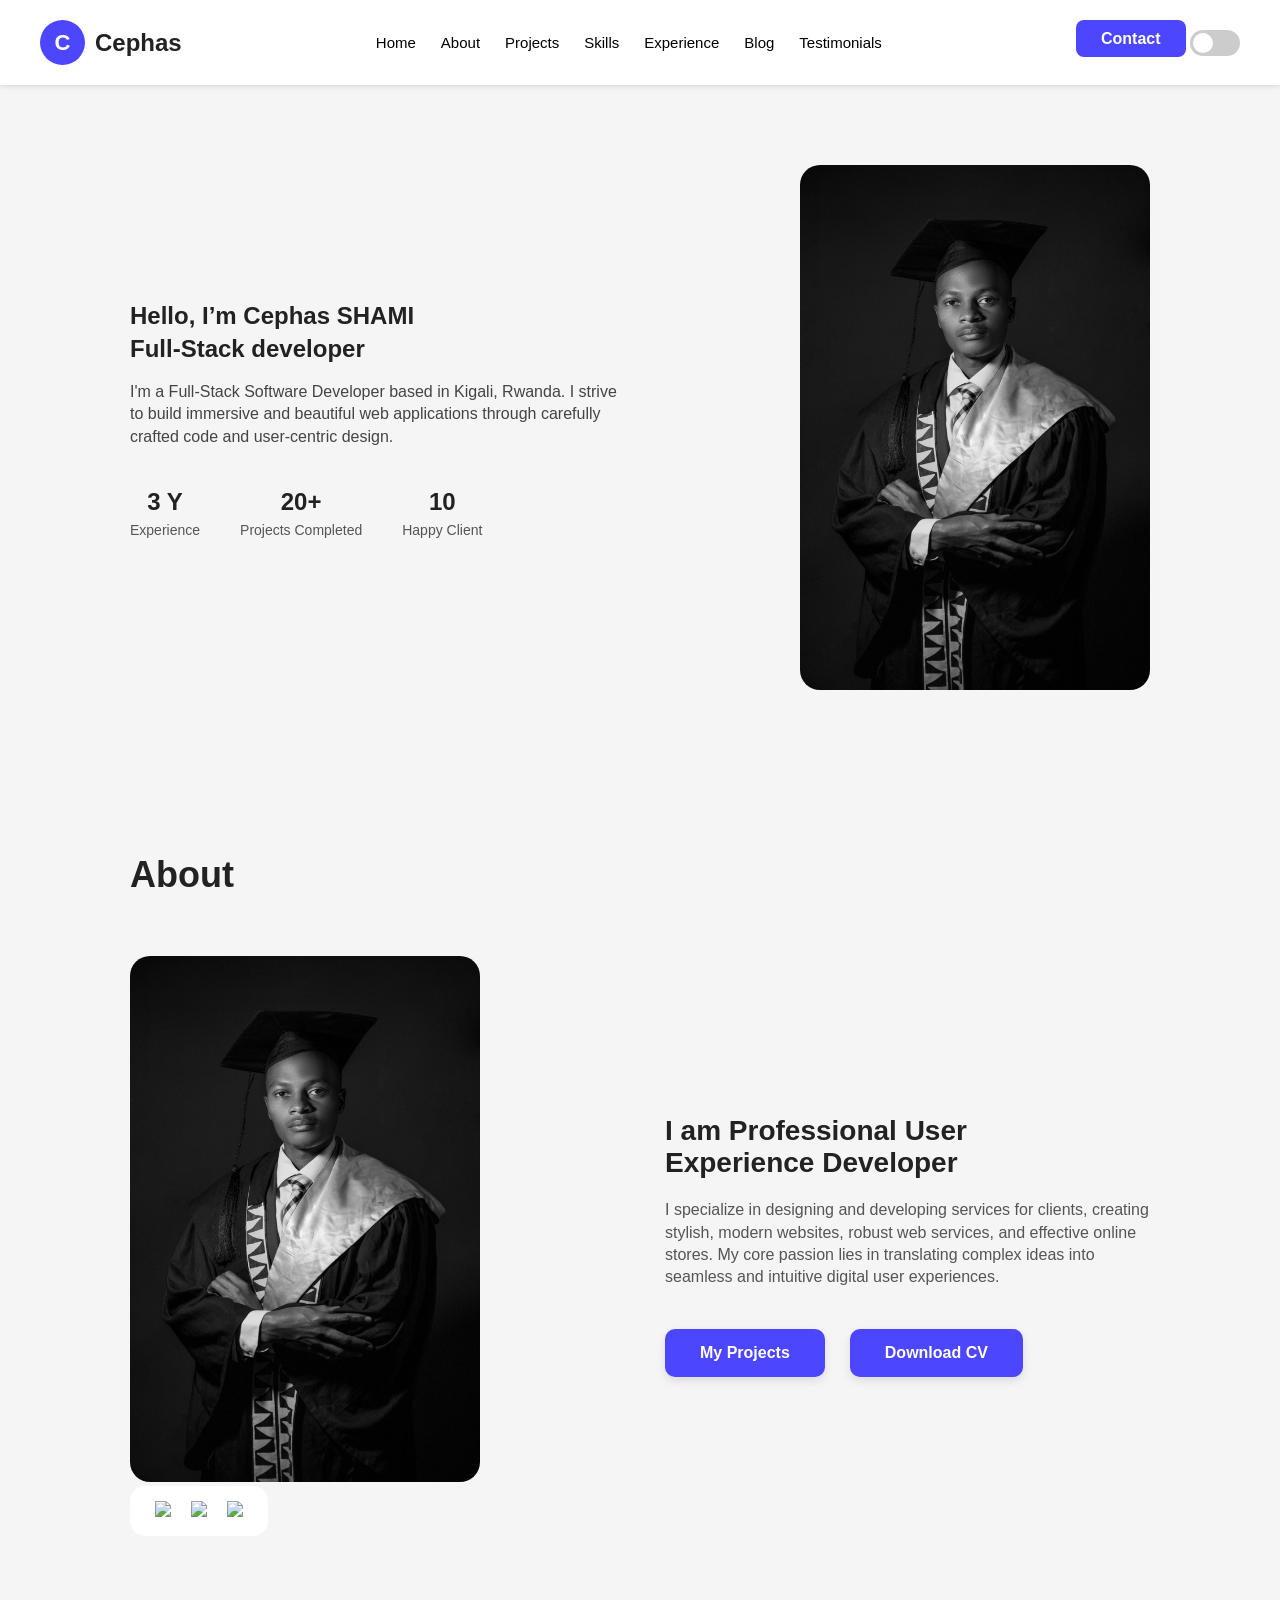
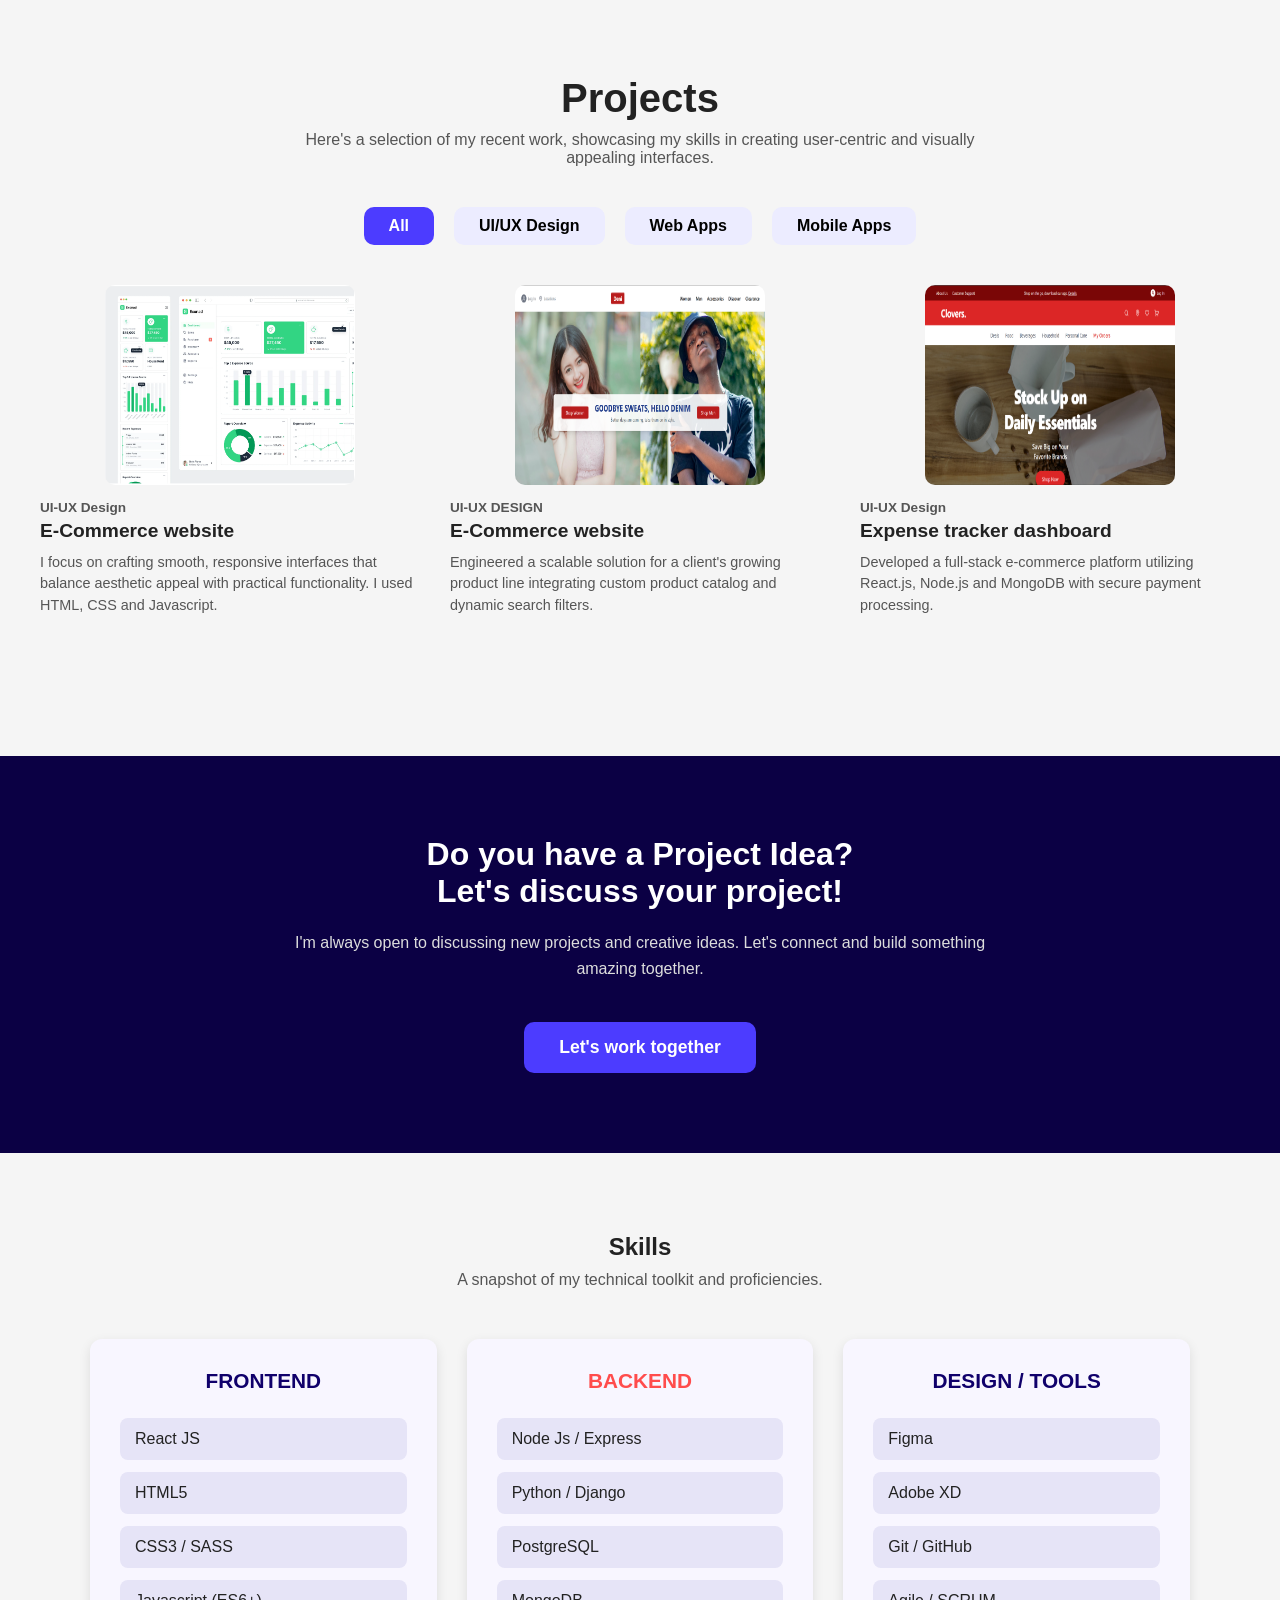
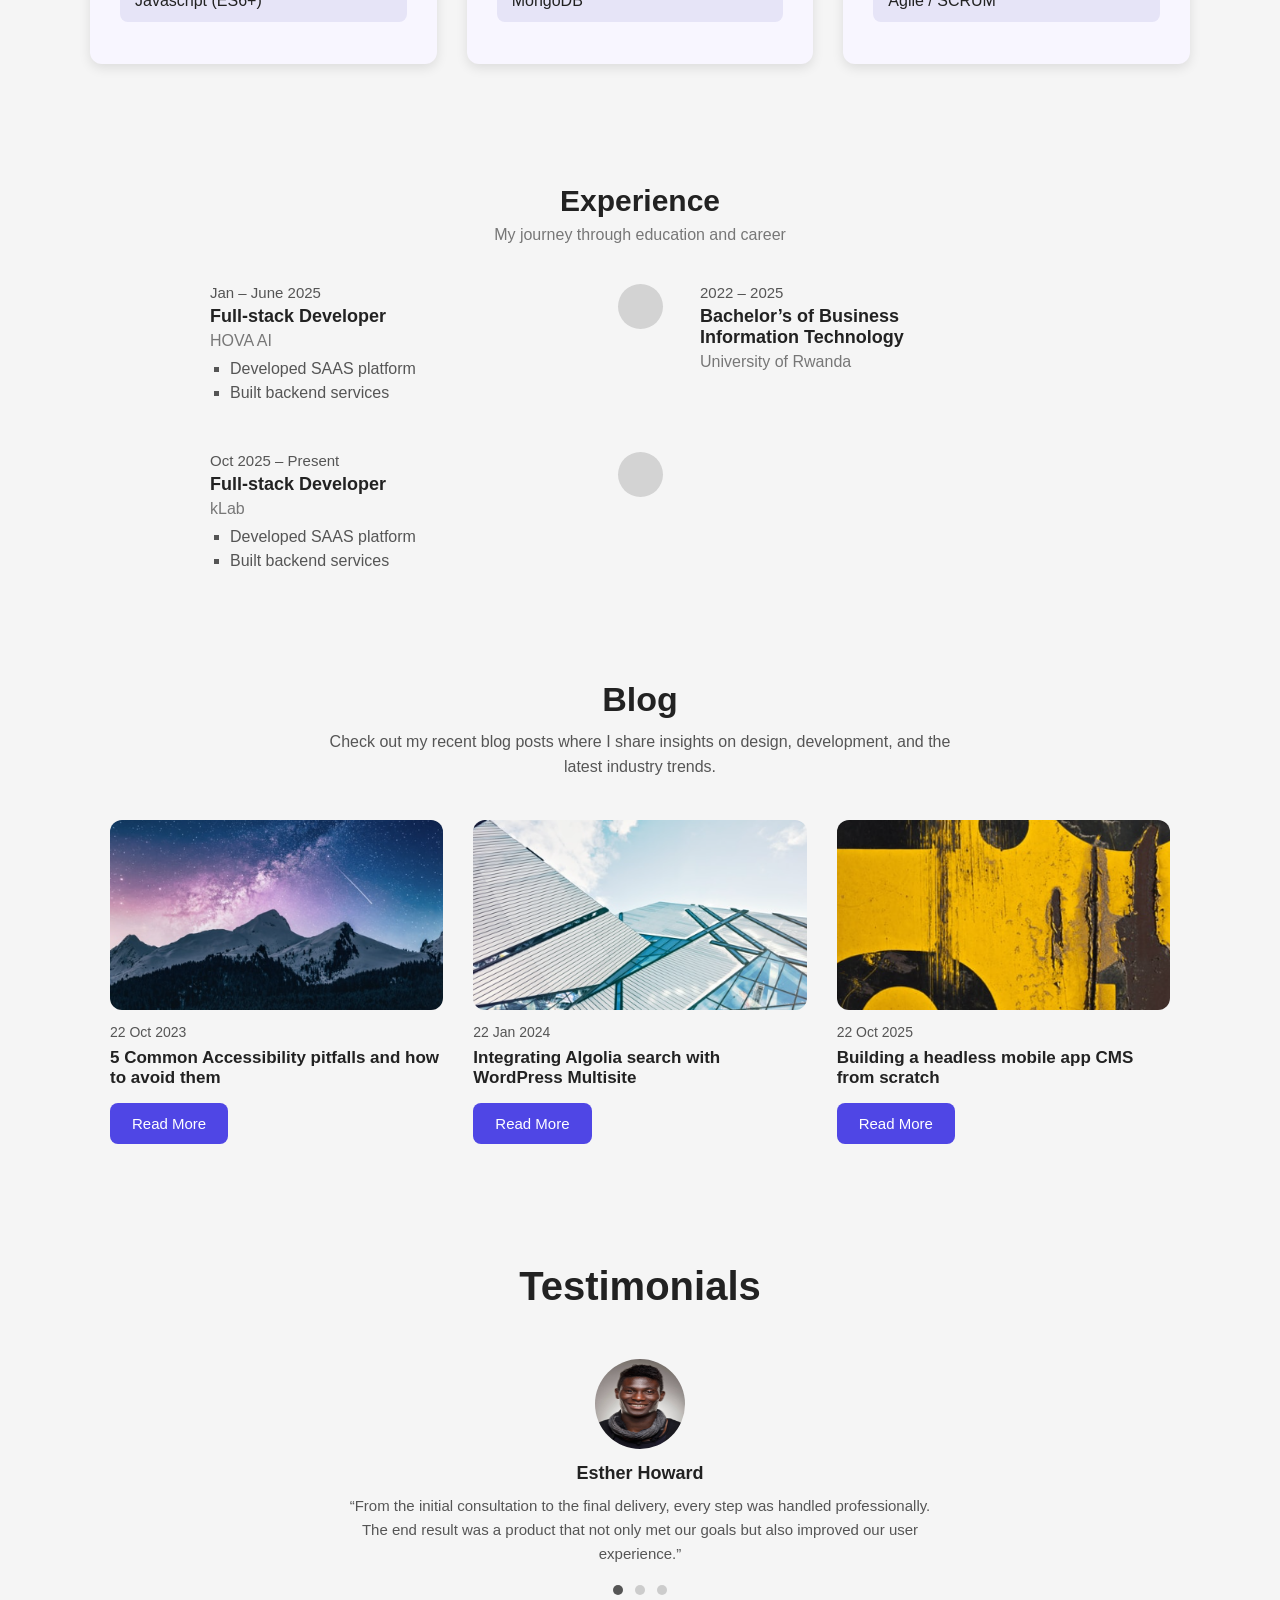
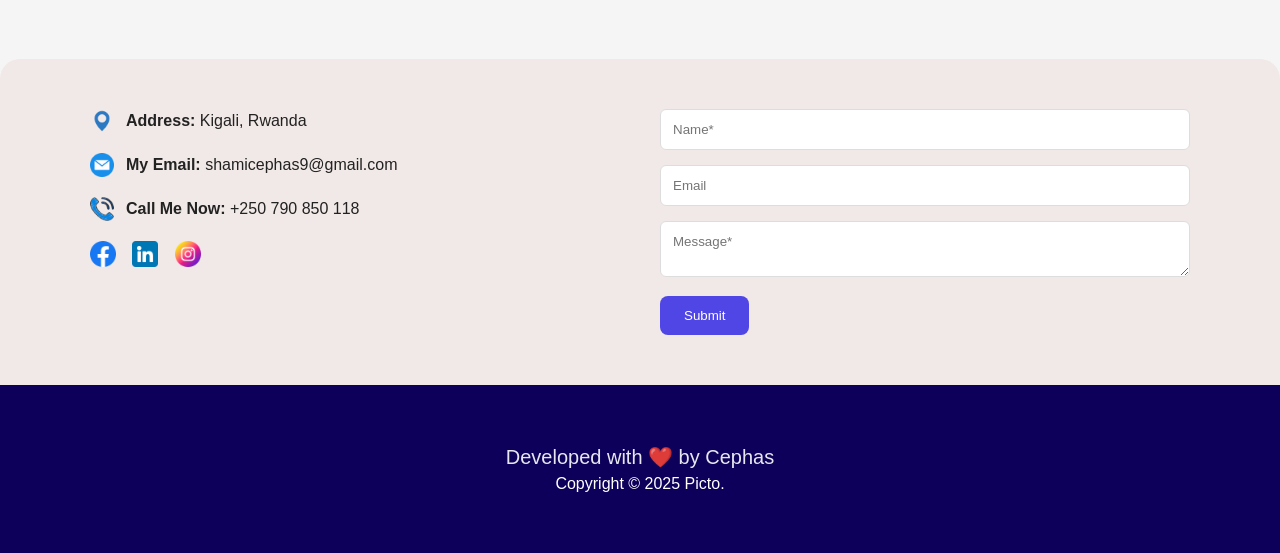
==== commit 38b2dedf: "change gaps" ====
--- a/index.html
+++ b/index.html
@@ -4,7 +4,7 @@
     <meta charset="UTF-8">
     <meta name="viewport" content="width=device-width, initial-scale=1.0">
     <link rel="stylesheet" href="portfolio.css">
-    <title>Document</title>
+    <title>My Portfolio</title>
     <script type="text/javascript"
         src="https://cdn.jsdelivr.net/npm/@emailjs/browser@4/dist/email.min.js">
 </script>
@@ -69,7 +69,8 @@
              </div>
         </div>
        </div>
-       <img src="./images/graduation.png"/>
+       <div><img src="./images/graduation.png"/></div>
+       
     </section>
     <!-- About section-->
 
@@ -340,6 +341,7 @@
                 <p class="copyright">Copyright © 2025 Picto.</p>
 
             </footer>
-            <script src="portfolio.js"></script>
+            <script src="portfolio.js">
+</script>
 </body>
 </html>
--- a/portfolio.css
+++ b/portfolio.css
@@ -137,6 +137,9 @@
     .menu-btn {
         display: block;
     }  
+    .contact-btn {
+        display: none;
+    }
     #nav-links {
          display: none;
         flex-direction: column;
@@ -151,6 +154,7 @@
         border-radius: 0 0 10px 10px;
         z-index: 10;
     }
+
     #nav-links.active {
         display: flex;
 
@@ -213,8 +217,9 @@
 
 /* About section */
 .about-section {
-    padding: 80px 40px;
-    text-align: center;
+    max-width: 1100px;   /* same width */
+    margin: auto;        /* center align */
+    padding: 80px 40px;  /* same padding */
 }
 .about-section h2 {
     font-size: 36px;
@@ -222,13 +227,11 @@
     font-weight: 700;
 }
 .about-wrapper {
-    display: flex;
+      display: flex;
     justify-content: space-between;
     align-items: center;
     flex-wrap: wrap;
-    gap: 50px;
-    max-width:1100px;
-    margin: auto;
+    gap: 50px; /* same as hero */
     text-align: left;
 
 }
@@ -769,7 +772,7 @@
     background: #0c005a;
     text-align: center;
     color: white;
-    padding: 40px 20px;
+    padding: 60px 20px;
 }
 .footer-logo {
     font-size: 22px;
@@ -778,7 +781,7 @@
 }
 .footer-text {
     margin-bottom: 6px;
-    font-size: 14px;
+    font-size: 20px;
     opacity: 0.9;
 }
 copyright {
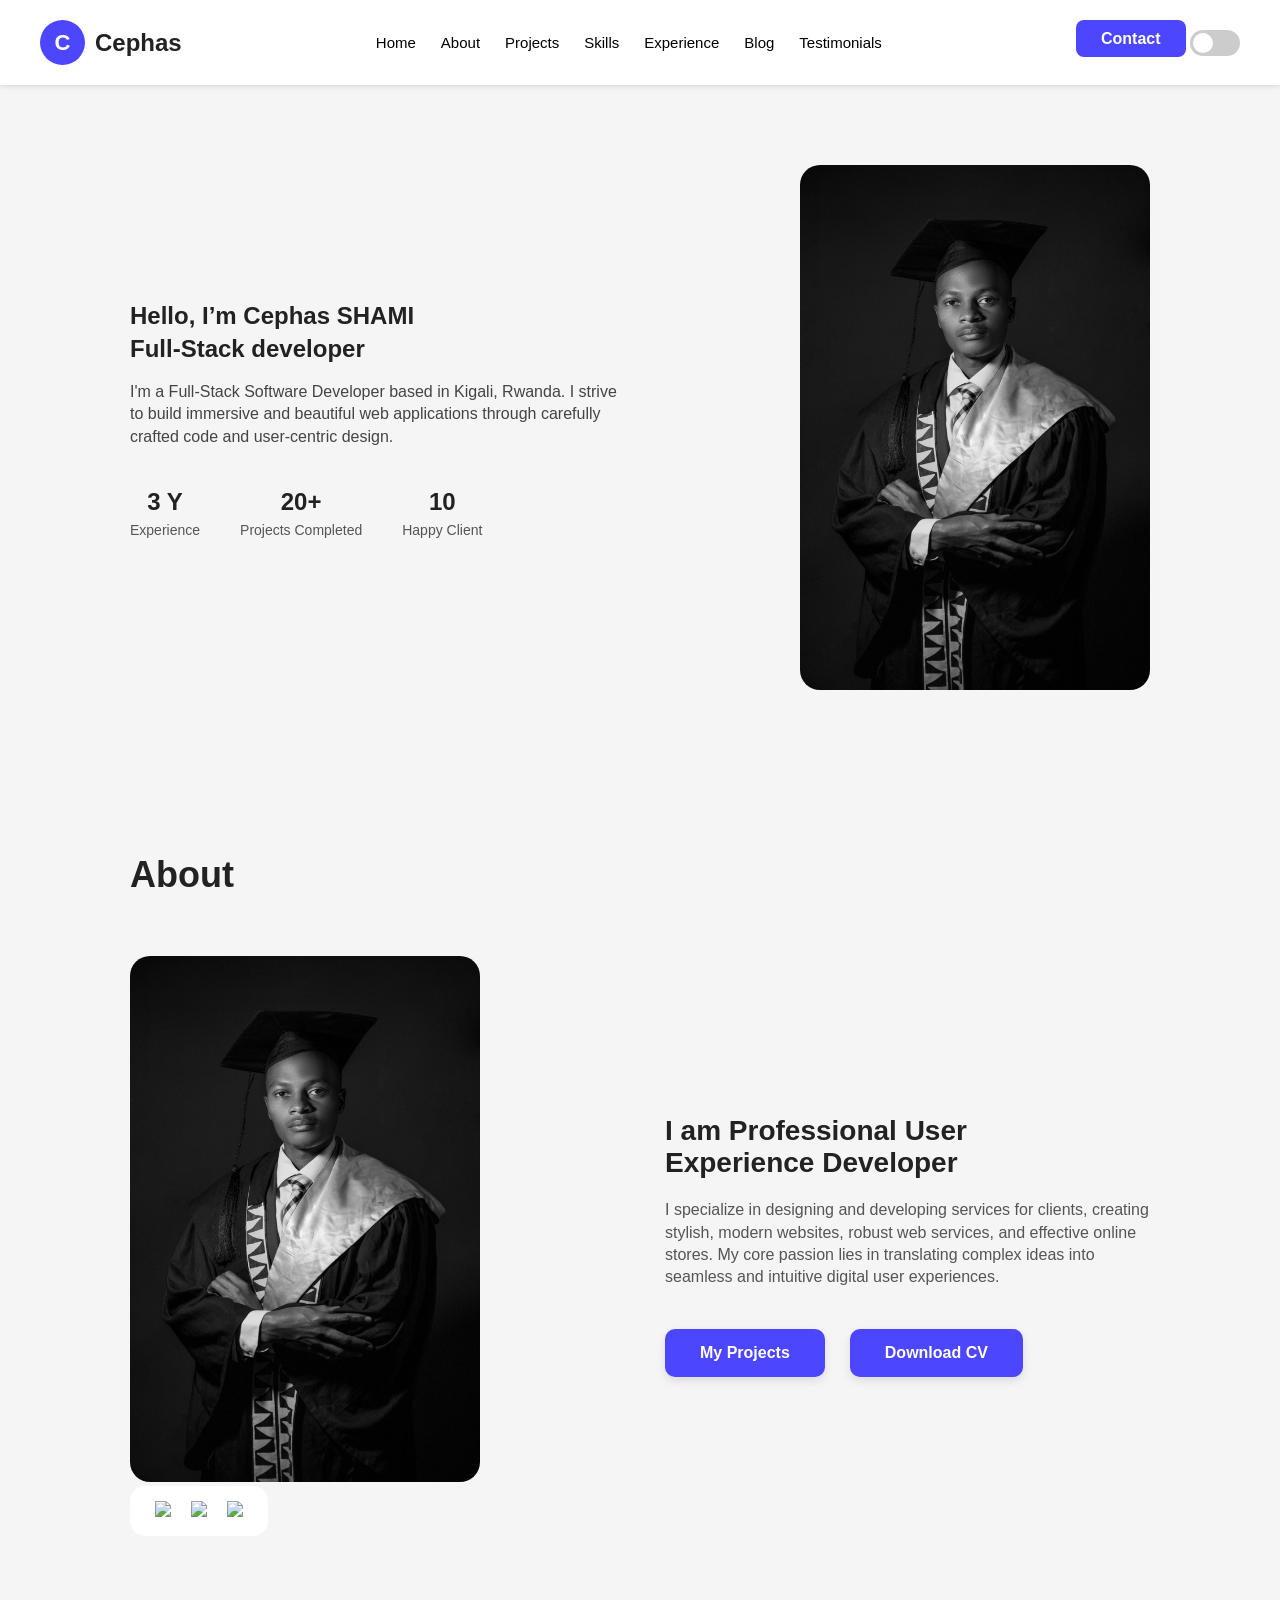
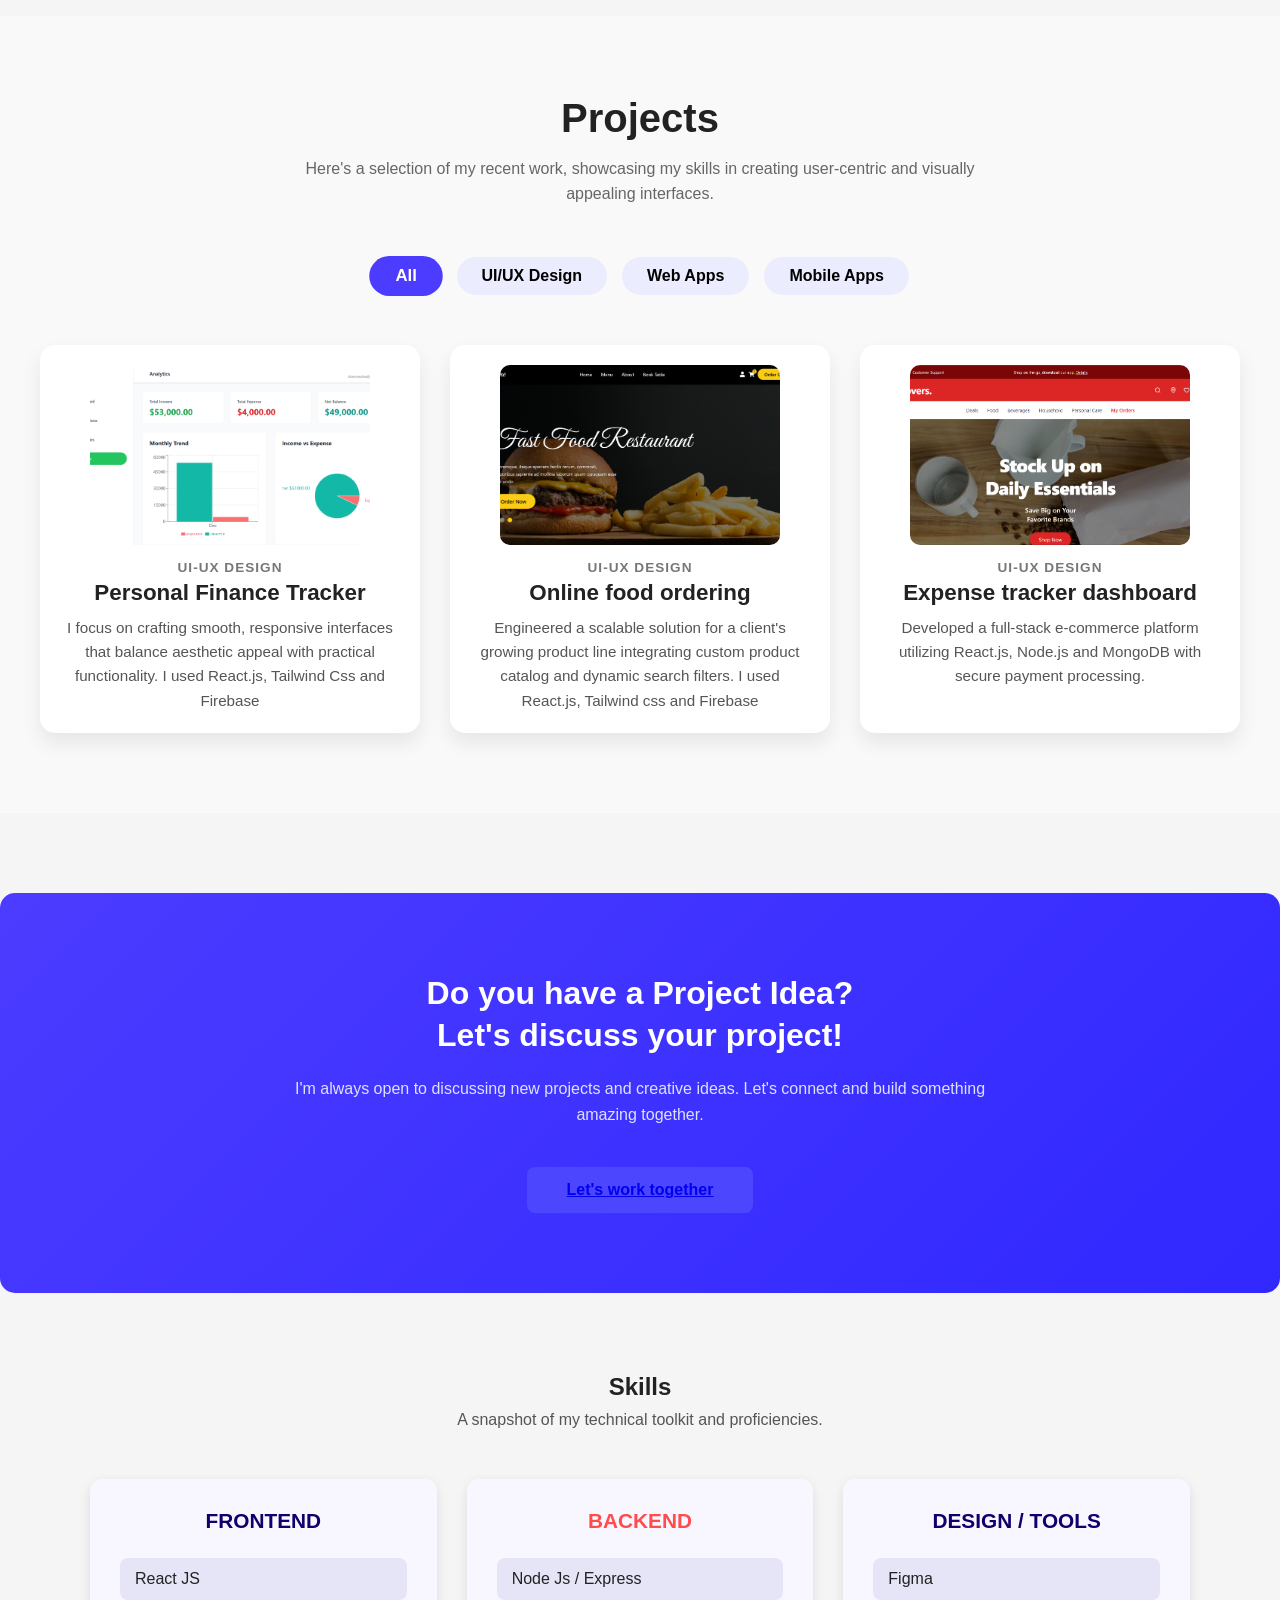
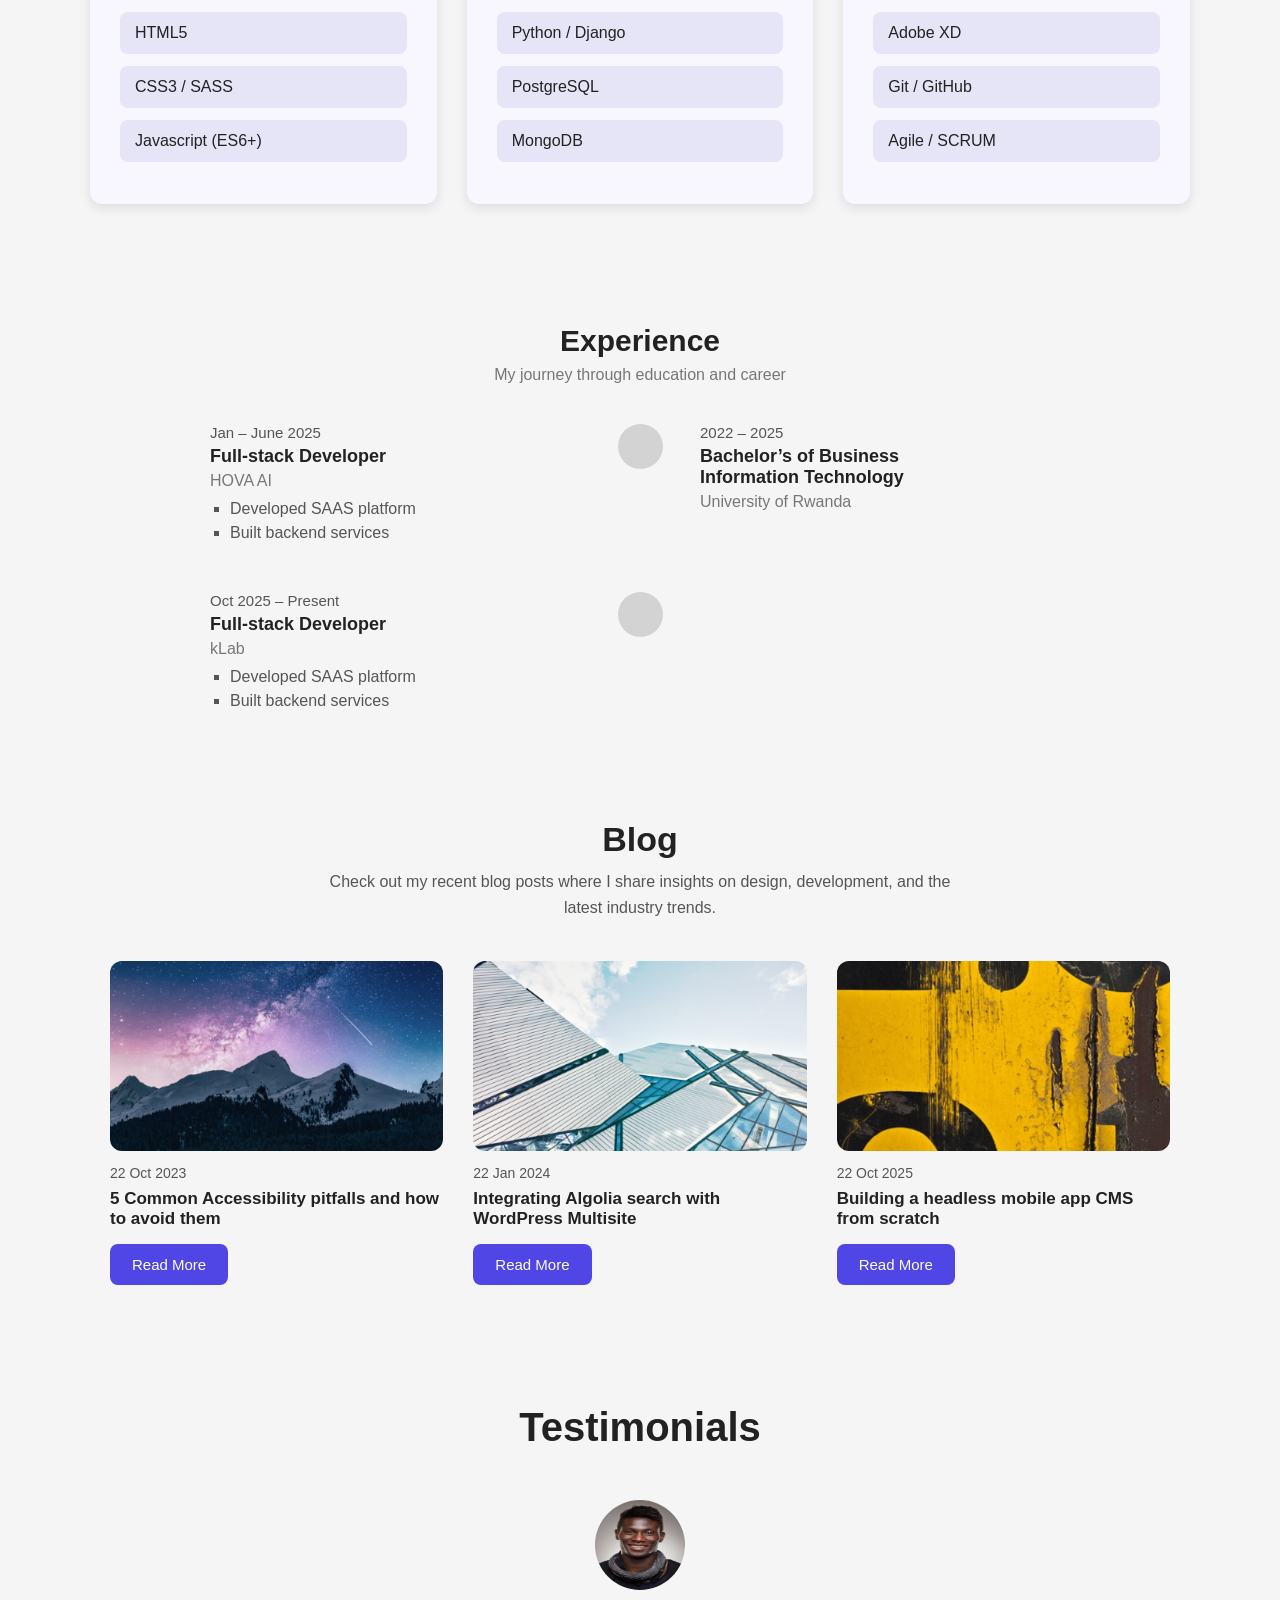
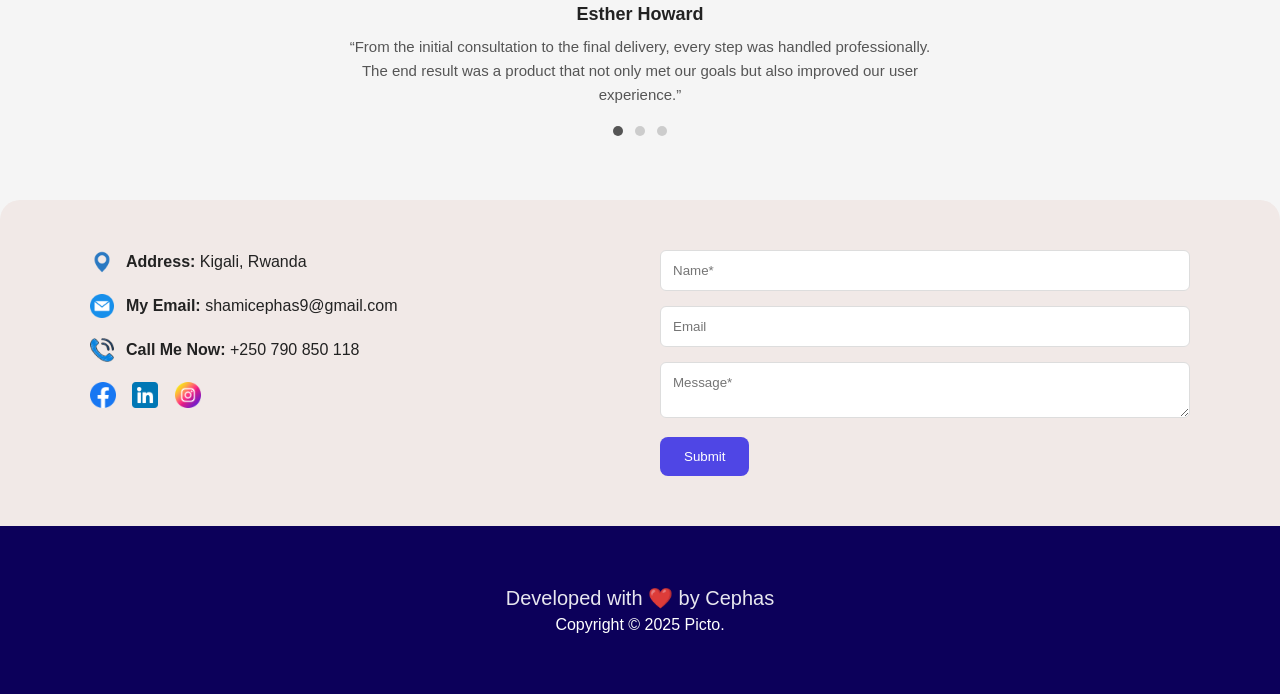
==== commit be55a32a: "adding projects" ====
--- a/index.html
+++ b/index.html
@@ -117,19 +117,24 @@
             <button class="filter-btn" data-filter="mobile-app">Mobile Apps</button>
          </div>
          <div class="projects-wrapper">
-            <div class="project-card" data-category="ui-ux">
-                <img src="./images/pr1.png" class="project-img"/>
+            <a href="https://finance-tracker-iota-neon.vercel.app/">
+                <div class="project-card" data-category="ui-ux">
+                <img src="./images/pr4.png" class="project-img"/>
                 <h4>UI-UX Design</h4>
-                <h3>E-Commerce website</h3>
-                <p>I focus on crafting smooth, responsive interfaces that balance aesthetic appeal with practical functionality. I used HTML, CSS and Javascript.</p>
-            </div>
-
-            <div class="project-card" data-category="web-app">
+                <h3>Personal Finance Tracker</h3>
+                <p>I focus on crafting smooth, responsive interfaces that balance aesthetic appeal with practical functionality. I used React.js, Tailwind Css and Firebase</p>
+            </div>
+            </a>
+           
+            <a href="https://my-restaurant-seven.vercel.app/">
+                <div class="project-card" data-category="web-app">
                 <img src="./images/pr2.png" class="project-img"/>
                 <h4>UI-UX DESIGN</h4>
-                <h3>E-Commerce website</h3>
-                <p>Engineered a scalable solution for a client's growing product line integrating custom product catalog and dynamic search filters.</p>
-            </div>
+                <h3>Online food ordering</h3>
+                <p>Engineered a scalable solution for a client's growing product line integrating custom product catalog and dynamic search filters. I used React.js, Tailwind css and Firebase</p>
+            </div>
+            </a>
+           
 
             <div class="project-card" data-category="mobile-app">
                <img src="./images/pr3.png" class="project-img"/>
--- a/portfolio.css
+++ b/portfolio.css
@@ -65,6 +65,7 @@
 .contact-btn {
     background: #4c46ff;
     color: white;
+
     padding: 10px 25px;
     border-radius: 8px;
     text-decoration: none;
@@ -293,143 +294,163 @@
         text-align: center;
     }
 }
+/* ==========================
+   Projects Section
+========================== */
 .projects-section {
-    padding: 60px 20px;
+    padding: 80px 20px;
     text-align: center;
-}
+    background-color: #f9f9f9;
+}
+
 .projects-section h2 {
     font-size: 2.5rem;
-    margin-bottom: 10px;
+    margin-bottom: 15px;
     font-weight: 700;
-}
-.projects-section p.subtitle {
+    color: #222;
+}
+
+.projects-subtext {
     font-size: 1rem;
-    color: #555;
+    color: #666;
     max-width: 700px;
-    margin: 0 auto 40px;
-}
+    margin: 0 auto 50px;
+    line-height: 1.6;
+}
+.projects-wrapper a {
+    text-decoration: none; /* remove underline */
+    color: inherit;        /* inherit text color */
+    display: block;        /* make the whole card clickable */
+    outline: none;         /* remove blue focus outline */
+}
+
+/* Optional: Add smooth focus effect for accessibility */
+.projects-wrapper a:focus {
+    box-shadow: 0 0 0 3px rgba(76, 60, 255, 0.4); /* subtle blue glow on keyboard focus */
+}
+
+/* Filters */
 .project-filters {
     display: flex;
     justify-content: center;
-    gap: 20px;
-    margin-bottom: 40px;
+    gap: 15px;
+    margin-bottom: 50px;
     flex-wrap: wrap;
 }
 .project-filters button {
     padding: 10px 25px;
-    border-radius:  10px;
+    border-radius: 25px;
     background-color: #ececff;
     border: none;
     font-size: 1rem;
     cursor: pointer;
-    transition: 0.3s;
     font-weight: 600;
+    transition: all 0.3s ease;
 }
 .project-filters button.active,
 .project-filters button:hover {
     background-color: #4c3cff;
     color: white;
-}
-
-.project-card {
-    transition: all 0.3s ease;
-}
-
-.project-card[style*="display: none"] {
-    opacity: 0;
-    transform: scale(0.95);
-}
-
-.projects-grid {
+    transform: scale(1.05);
+}
+
+/* Projects Grid */
+.projects-wrapper {
     display: grid;
-    grid-template-columns: repeat(auto-fit, minmax(280px, 1fr));
+    grid-template-columns: repeat(auto-fit, minmax(300px, 1fr));
     gap: 30px;
     max-width: 1200px;
     margin: 0 auto;
 }
-.projects-subtext {
-    font-size: 1rem;
-    color: #555;
-    max-width: 700px;
-    margin: 0 auto 40px;
-}
-.projects-wrapper {
-    display: grid;
-    grid-template-columns: repeat(auto-fit, minmax(280px, 1fr));
-    gap: 30px;
-    max-width: 1200px;
-    margin: 0 auto;
-    margin-top: 30px;
-    
-}
+
 .project-card {
-    text-align: left;
-}
+    background: white;
+    border-radius: 15px;
+    box-shadow: 0 10px 20px rgba(0,0,0,0.08);
+    overflow: hidden;
+    transition: all 0.3s ease;
+    display: flex;
+    flex-direction: column;
+    align-items: center;
+    text-align: center;
+    padding: 20px;
+}
+
+.project-card:hover {
+    transform: translateY(-10px);
+    box-shadow: 0 15px 25px rgba(0,0,0,0.15);
+}
+
 .project-img {
     width: 100%;
-    max-width: 250px;
-    height: auto;
-    display: block;
-    margin: 0 auto;
+    max-width: 280px;
     border-radius: 10px;
-    height: 200px;
-}
+    height: 180px;
+    object-fit: cover;
+    margin-bottom: 15px;
+}
+
 .project-card h4 {
-    margin-top: 15px;
     font-size: 0.85rem;
+    font-weight: 700;
+    color: #777;
+    margin-bottom: 5px;
+    text-transform: uppercase;
+    letter-spacing: 1px;
+}
+
+.project-card h3 {
+    font-size: 1.4rem;
+    font-weight: 700;
+    color: #222;
+    margin-bottom: 10px;
+}
+
+.project-card p {
+    font-size: 0.95rem;
     color: #555;
-    font-weight: 700;
-}
-.project-card h3 {
-    margin-top: 5px;
-    font-size: 1.2rem;
-    font-weight: 700;
-}
-.project-card p {
-    margin-top: 10px;
-    font-size: 0.9rem;
-    color: #555;
-    line-height: 1.5;
-}
+    line-height: 1.6;
+}
+
+/* Project Button */
 .project-button {
     text-align: center;
-    margin-top: 40px;
-}
+    margin-top: 50px;
+}
+
 .project-btn {
-padding: 12px 30px;
-background: #4c3cff;
-color: #fff;
-border: none;
-border-radius: 10px;
-font-size: 1rem;
-font-weight: 600;
-cursor: pointer;
-transition: 0.3s;
-}
+    padding: 12px 35px;
+    background: #4c3cff;
+    color: #fff;
+    border-radius: 25px;
+    font-size: 1rem;
+    font-weight: 600;
+    cursor: pointer;
+    transition: all 0.3s ease;
+}
+
 .project-btn:hover {
     background: #3028ff;
-}
-@media(max-width: 768px) {
-    .project-filters button {
-        margin-bottom: 10px;
-    }
-    .projects-section h2 {
-        font-size: 2rem;
-    }
-}
+    transform: scale(1.05);
+}
+
+/* ==========================
+   Project CTA
+========================== */
 .project-cta {
-    background: #0b0044;
+    background: linear-gradient(135deg, #4c3cff, #3028ff);
     color: white;
     text-align: center;
     padding: 80px 20px;
-    
-    margin: 80px auto 0;
-    
-}
+    margin: 80px 0 0;
+    border-radius: 15px;
+}
+
 .project-cta h2 {
     font-size: 2rem;
     font-weight: 700;
     margin-bottom: 20px;
+    line-height: 1.3;
 }
 
 .project-cta p {
@@ -437,32 +458,75 @@
     margin: 0 auto 40px;
     font-size: 1rem;
     line-height: 1.6;
-    color: #ddd;
-}
-
-/* CTA BUTTON */
-.cta-btn a {
+    color: #e0e0ff;
+}
+
+.project-cta .cta-btn {
+    padding: 14px 40px;
+    background-color: #4c46ff;
     color: white;
+    border:none;
+
+    font-size: 1rem;
+    font-weight: 700;
+    border-radius: 8px;
     text-decoration: none;
-}
-.cta-btn {
-    background: #4c3cff;
-    border: none;
-    padding: 15px 35px;
-    font-size: 1.1rem;
-    border-radius: 10px;
-    cursor: pointer;
-    color: white;
-    font-weight: 600;
-    display: inline-flex;
-    align-items: center;
-    gap: 10px;
-    transition: 0.3s;
-}
-
-.cta-btn:hover {
-    background: #382aff;
-}
+    transition: all 0.3s ease;
+}
+
+
+.project-cta .cta-btn:hover {
+    background-color: #ececff;
+    color: #3028ff;
+    transform: scale(1.05);
+}
+# cta-btn a{
+    text-decoration: none;
+}
+
+/* ==========================
+   Responsive
+========================== */
+@media(max-width: 992px) {
+    .projects-wrapper {
+        gap: 25px;
+    }
+    .project-card h3 {
+        font-size: 1.2rem;
+    }
+}
+
+@media(max-width: 768px) {
+    .projects-section h2 {
+        font-size: 2rem;
+    }
+    .projects-wrapper {
+        grid-template-columns: 1fr;
+    }
+    .project-card {
+        padding: 15px;
+    }
+}
+
+@media(max-width: 480px) {
+    .project-card h3 {
+        font-size: 1.1rem;
+    }
+    .project-card p {
+        font-size: 0.9rem;
+    }
+    .project-cta h2 {
+        font-size: 1.6rem;
+    }
+    .project-cta p {
+        font-size: 0.9rem;
+    }
+    .project-cta .cta-btn {
+        padding: 12px 30px;
+        font-size: 0.95rem;
+    }
+}
+
 
 .skills-section {
     padding: 80px 20px;
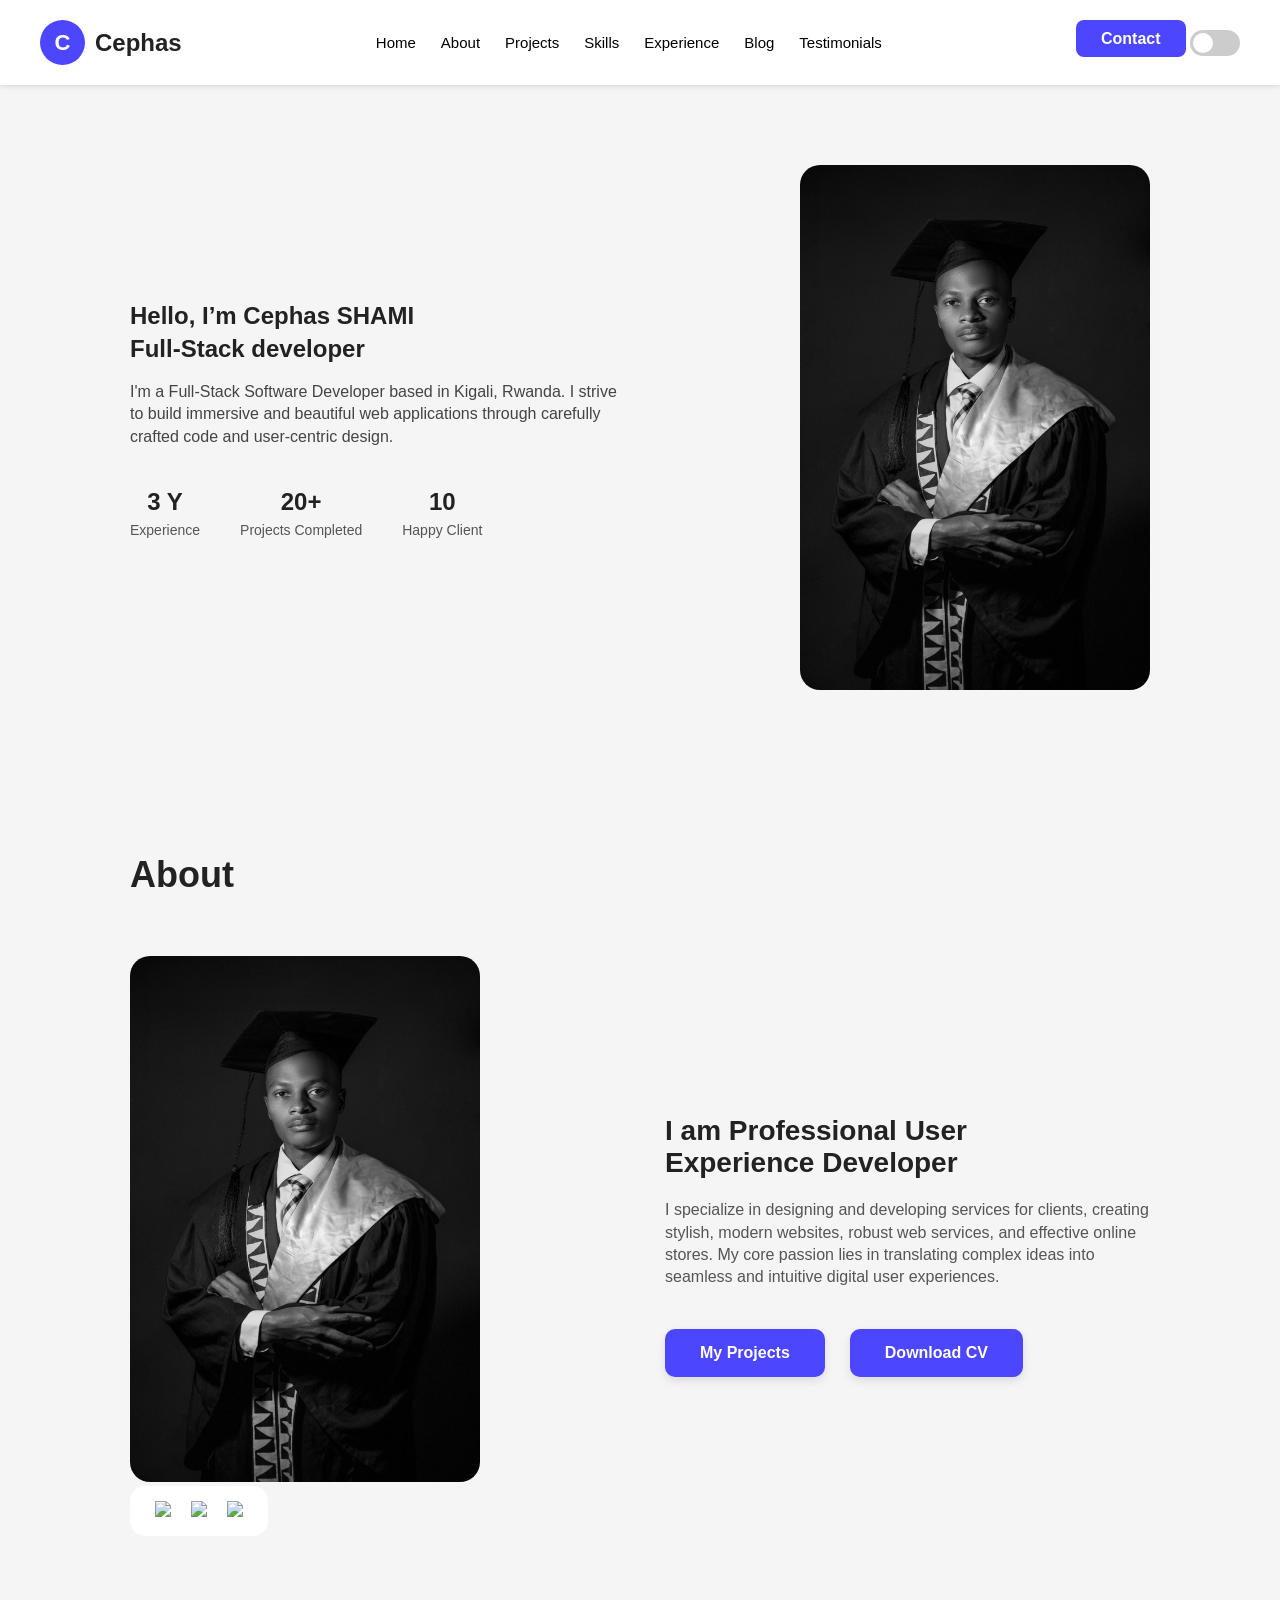
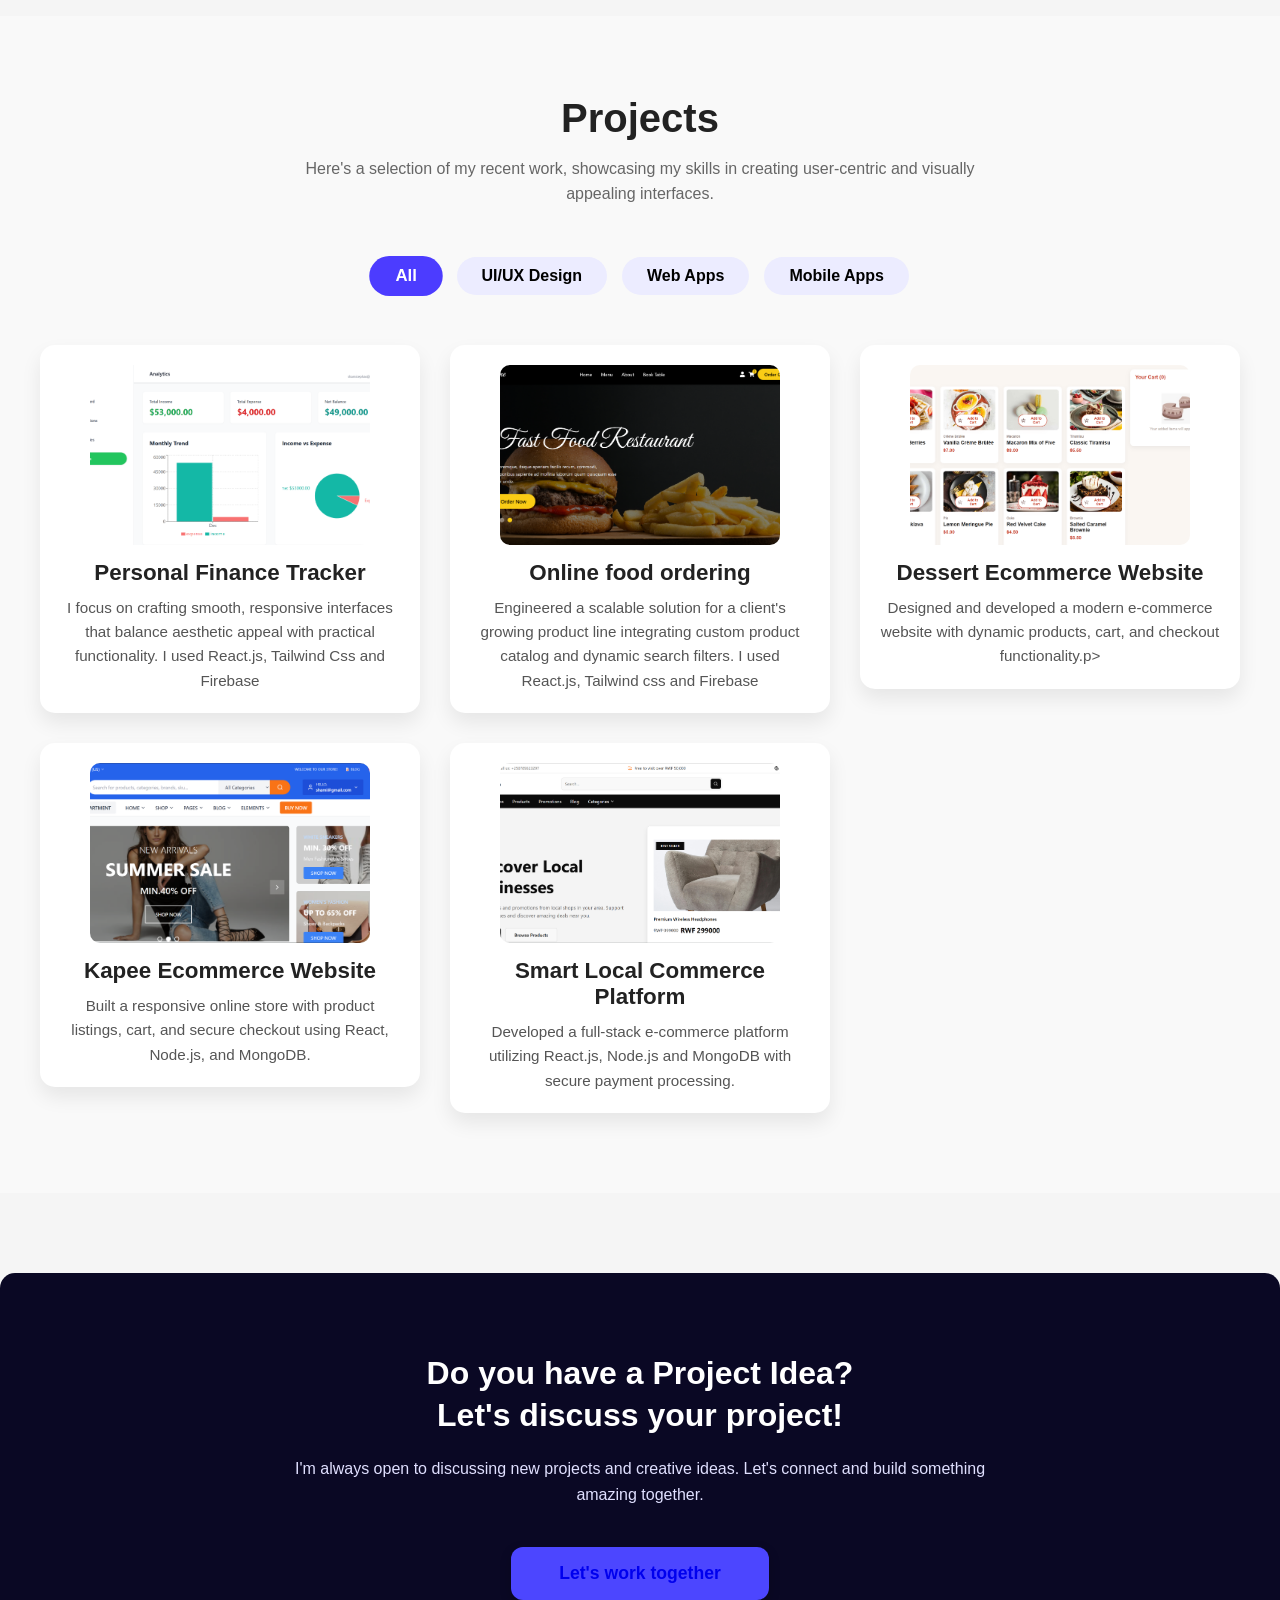
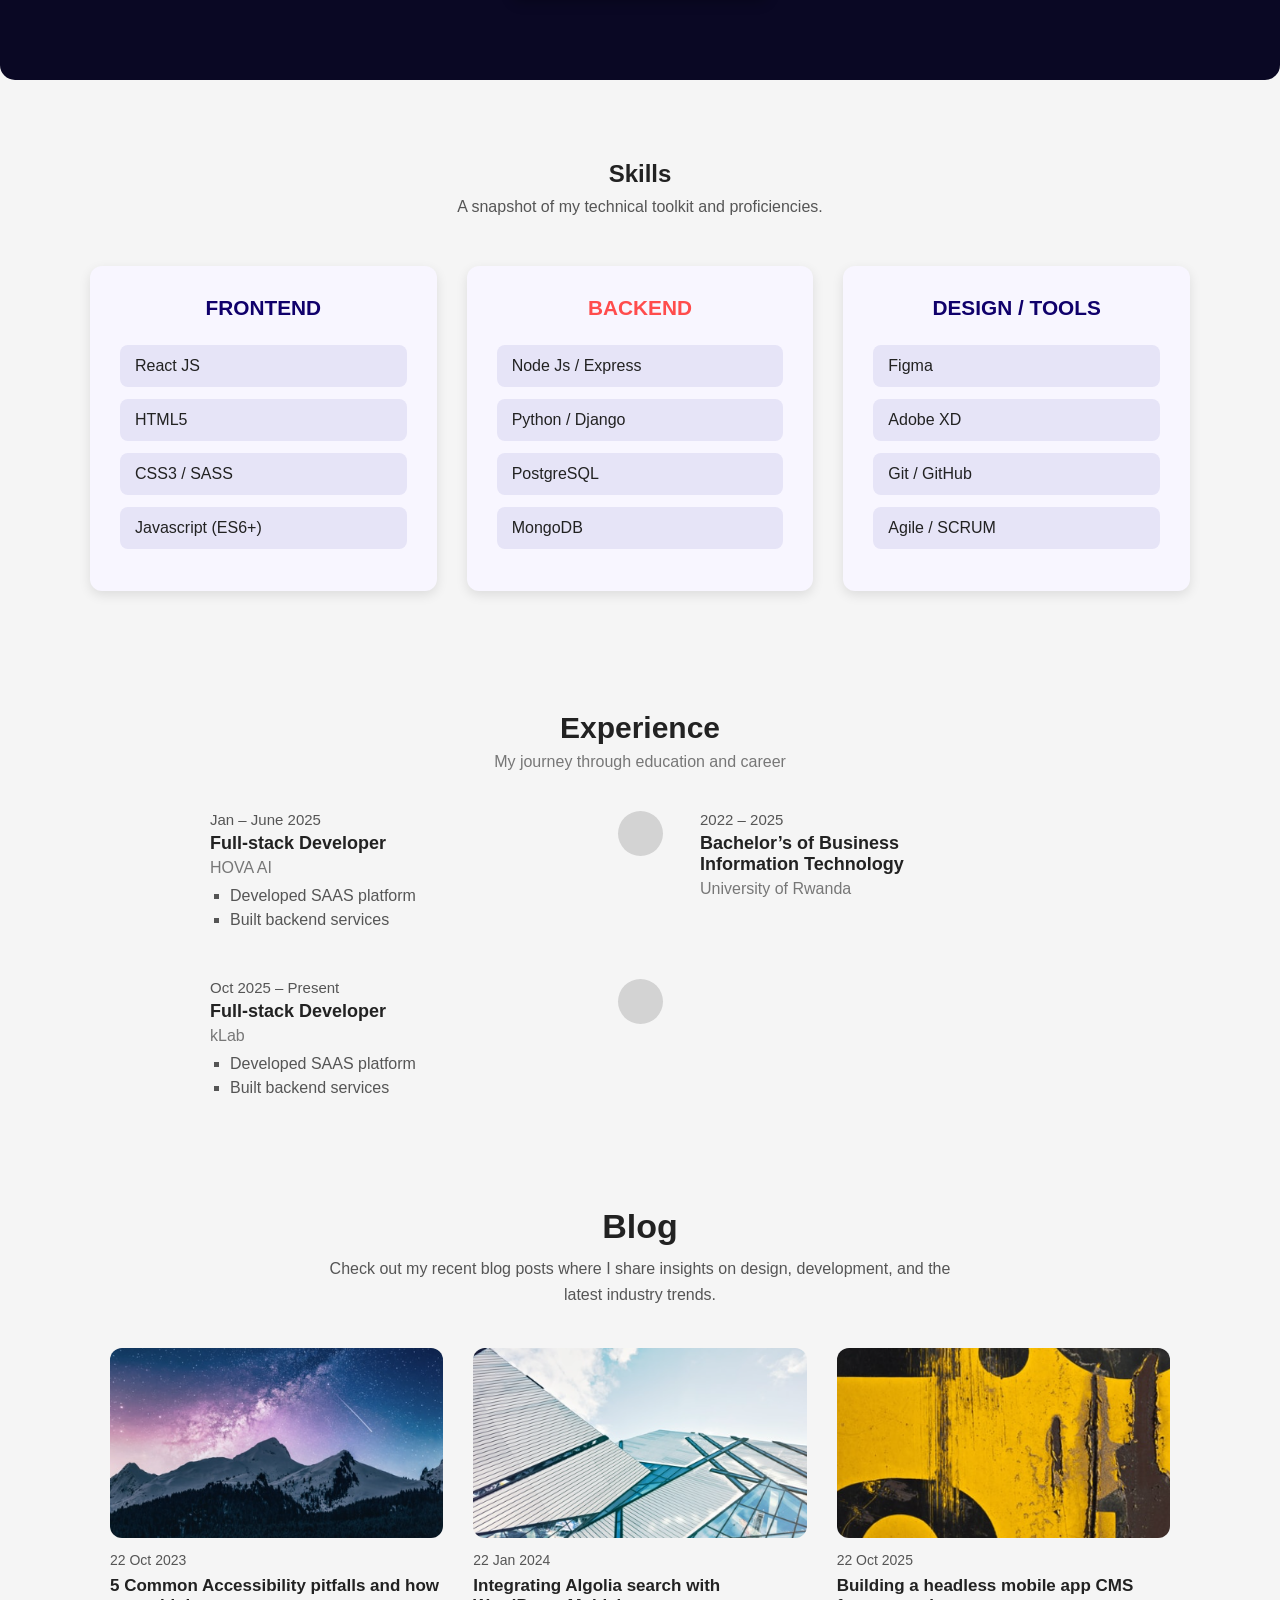
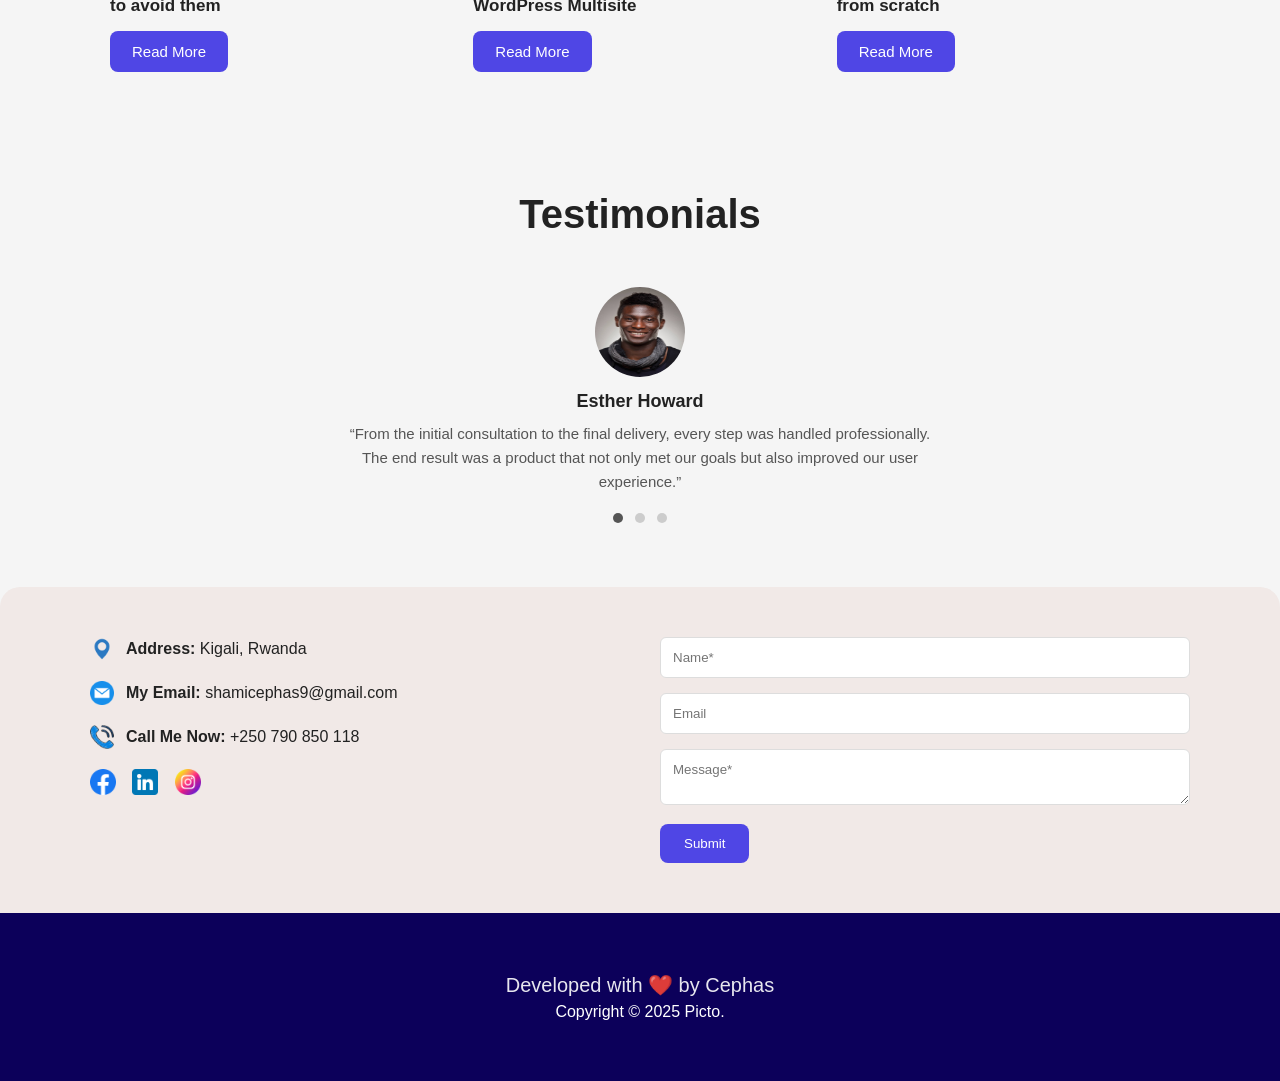
==== commit ceebec8f: "added some of my projects" ====
--- a/index.html
+++ b/index.html
@@ -120,7 +120,7 @@
             <a href="https://finance-tracker-iota-neon.vercel.app/">
                 <div class="project-card" data-category="ui-ux">
                 <img src="./images/pr4.png" class="project-img"/>
-                <h4>UI-UX Design</h4>
+                <!-- <h4>UI-UX Design</h4> -->
                 <h3>Personal Finance Tracker</h3>
                 <p>I focus on crafting smooth, responsive interfaces that balance aesthetic appeal with practical functionality. I used React.js, Tailwind Css and Firebase</p>
             </div>
@@ -129,19 +129,42 @@
             <a href="https://my-restaurant-seven.vercel.app/">
                 <div class="project-card" data-category="web-app">
                 <img src="./images/pr2.png" class="project-img"/>
-                <h4>UI-UX DESIGN</h4>
+                <!-- <h4>UI-UX DESIGN</h4> -->
                 <h3>Online food ordering</h3>
                 <p>Engineered a scalable solution for a client's growing product line integrating custom product catalog and dynamic search filters. I used React.js, Tailwind css and Firebase</p>
             </div>
             </a>
            
 
-            <div class="project-card" data-category="mobile-app">
-               <img src="./images/pr3.png" class="project-img"/>
-               <h4>UI-UX Design</h4>
-               <h3>Expense tracker dashboard</h3>
+            <!-- new projects -->
+
+              <a href="https://deluxe-lebkuchen-38d375.netlify.app/">
+                <div class="project-card" data-category="ui-ux">
+                <img src="./images/dessert.png" class="project-img"/>
+                <!-- <h4>UI-UX Design</h4> -->
+                <h3>Dessert Ecommerce Website</h3>
+                <p>Designed and developed a modern e-commerce website with dynamic products, cart, and checkout functionality.p>
+            </div>
+            </a>
+           
+            <a href="https://new-kapee.vercel.app/">
+                <div class="project-card" data-category="web-app">
+                <img src="./images/kapee.png" class="project-img"/>
+                <!-- <h4>UI-UX DESIGN</h4> -->
+                <h3>Kapee Ecommerce Website</h3>
+                <p>Built a responsive online store with product listings, cart, and secure checkout using React, Node.js, and MongoDB.</p>
+            </div>
+            </a>
+           
+             <a href="https://smart-local-commerce-8th6.vercel.app/">
+             <div class="project-card" data-category="mobile-app">
+               <img src="./images/local-commerce.png" class="project-img"/>
+               <!-- <h4>UI-UX Design</h4> -->
+               <h3>Smart Local Commerce Platform</h3>
                <p>Developed a full-stack e-commerce platform utilizing React.js, Node.js and MongoDB with secure payment processing.</p>
             </div>
+             </a>
+            
            
          </div>
           <!-- <div class="project-button">
--- a/portfolio.css
+++ b/portfolio.css
@@ -357,7 +357,7 @@
 /* Projects Grid */
 .projects-wrapper {
     display: grid;
-    grid-template-columns: repeat(auto-fit, minmax(300px, 1fr));
+    grid-template-columns: repeat(3, 1fr);
     gap: 30px;
     max-width: 1200px;
     margin: 0 auto;
@@ -381,6 +381,10 @@
     box-shadow: 0 15px 25px rgba(0,0,0,0.15);
 }
 
+.project-card:active {
+    border-radius: 0;
+}
+
 .project-img {
     width: 100%;
     max-width: 280px;
@@ -438,7 +442,7 @@
    Project CTA
 ========================== */
 .project-cta {
-    background: linear-gradient(135deg, #4c3cff, #3028ff);
+    background: linear-gradient(135deg, #0a0824, #0a0824);
     color: white;
     text-align: center;
     padding: 80px 20px;
@@ -462,33 +466,37 @@
 }
 
 .project-cta .cta-btn {
-    padding: 14px 40px;
-    background-color: #4c46ff;
+display: inline-block;
+    padding: 16px 48px;
+    background: #4c46ff;  /* deeper purple */
     color: white;
-    border:none;
-
-    font-size: 1rem;
+    font-size: 1.1rem;
     font-weight: 700;
-    border-radius: 8px;
+    border-radius: 12px;
+    border: none;
     text-decoration: none;
     transition: all 0.3s ease;
+    box-shadow: 0 4px 12px rgba(0, 0, 0, 0.2); /* subtle shadow */
 }
 
 
 .project-cta .cta-btn:hover {
     background-color: #ececff;
-    color: #3028ff;
+    color: #070550;
     transform: scale(1.05);
-}
-# cta-btn a{
+    box-shadow: 0 6px 16px rgba(0, 0, 0, 0.25);
+}
+.project-cta .cta-btn a{
     text-decoration: none;
 }
+
 
 /* ==========================
    Responsive
 ========================== */
 @media(max-width: 992px) {
     .projects-wrapper {
+        grid-template-columns: repeat(2, 1fr);
         gap: 25px;
     }
     .project-card h3 {
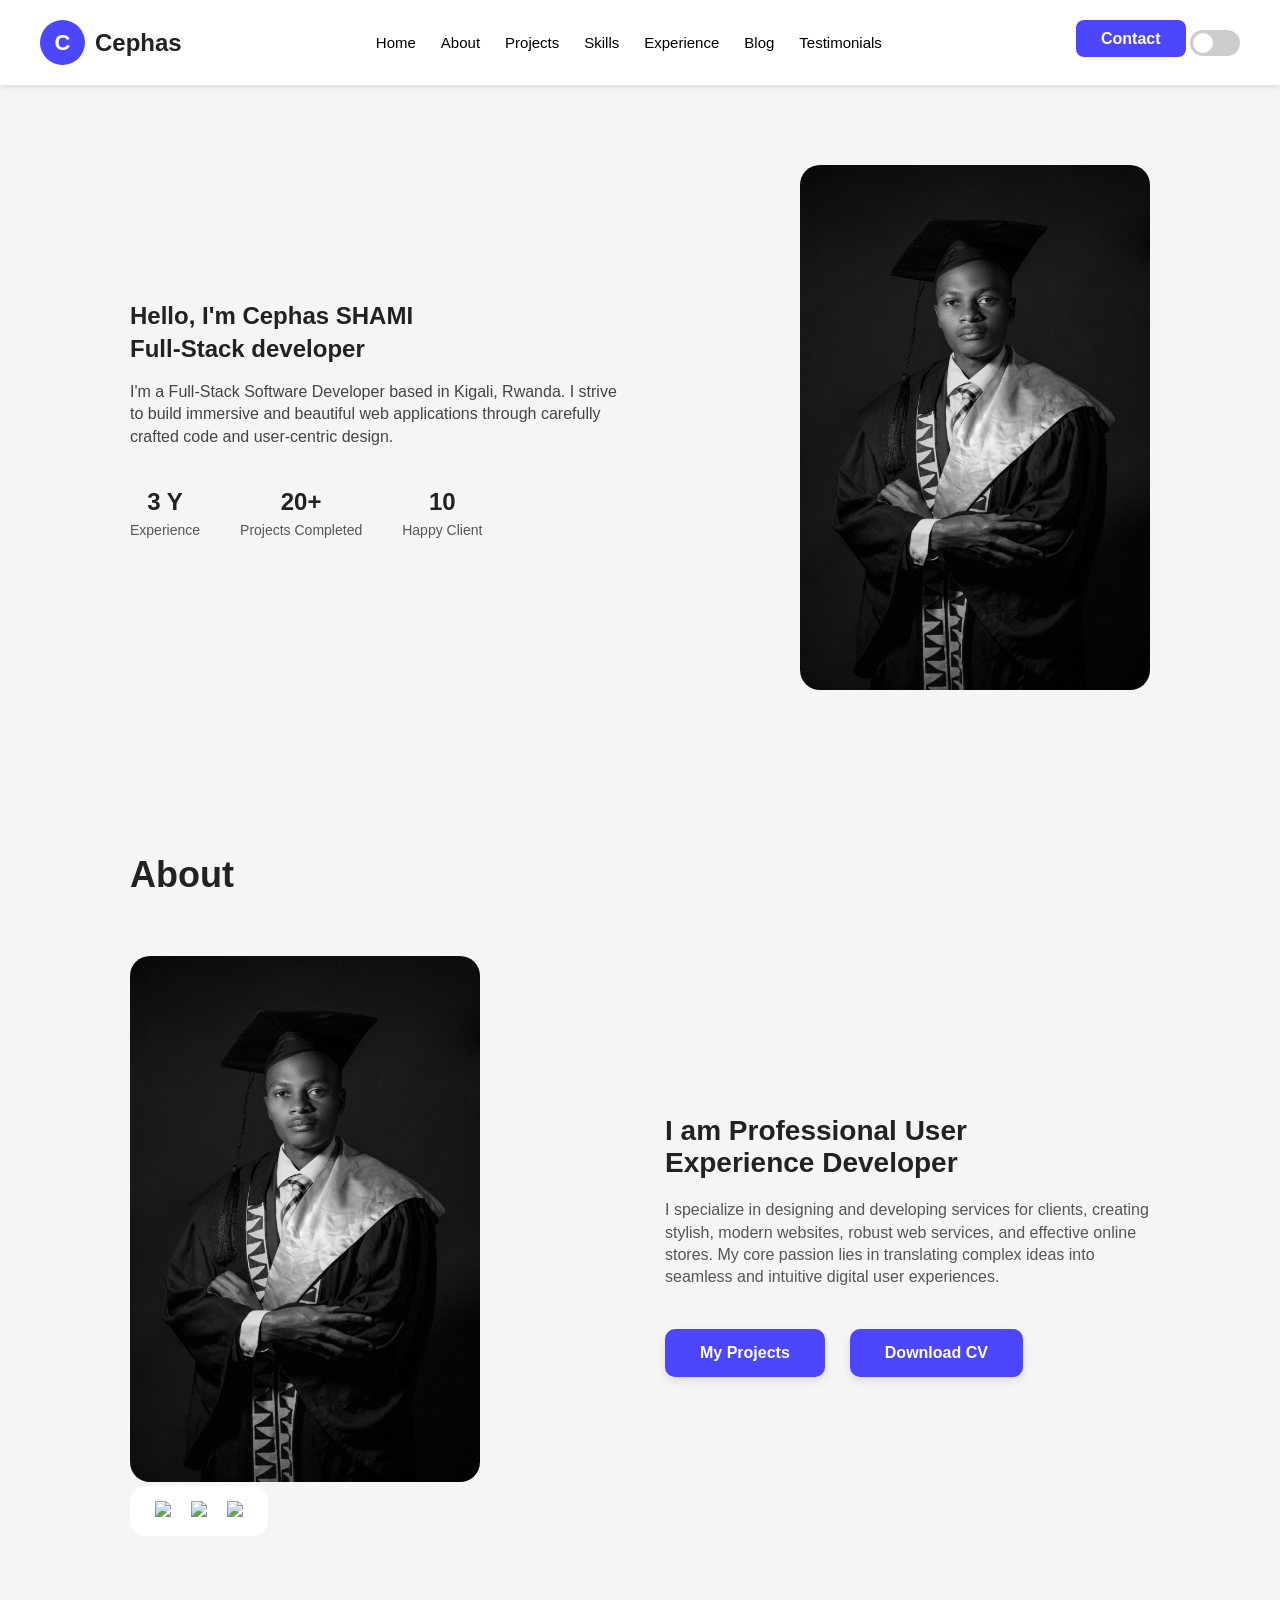
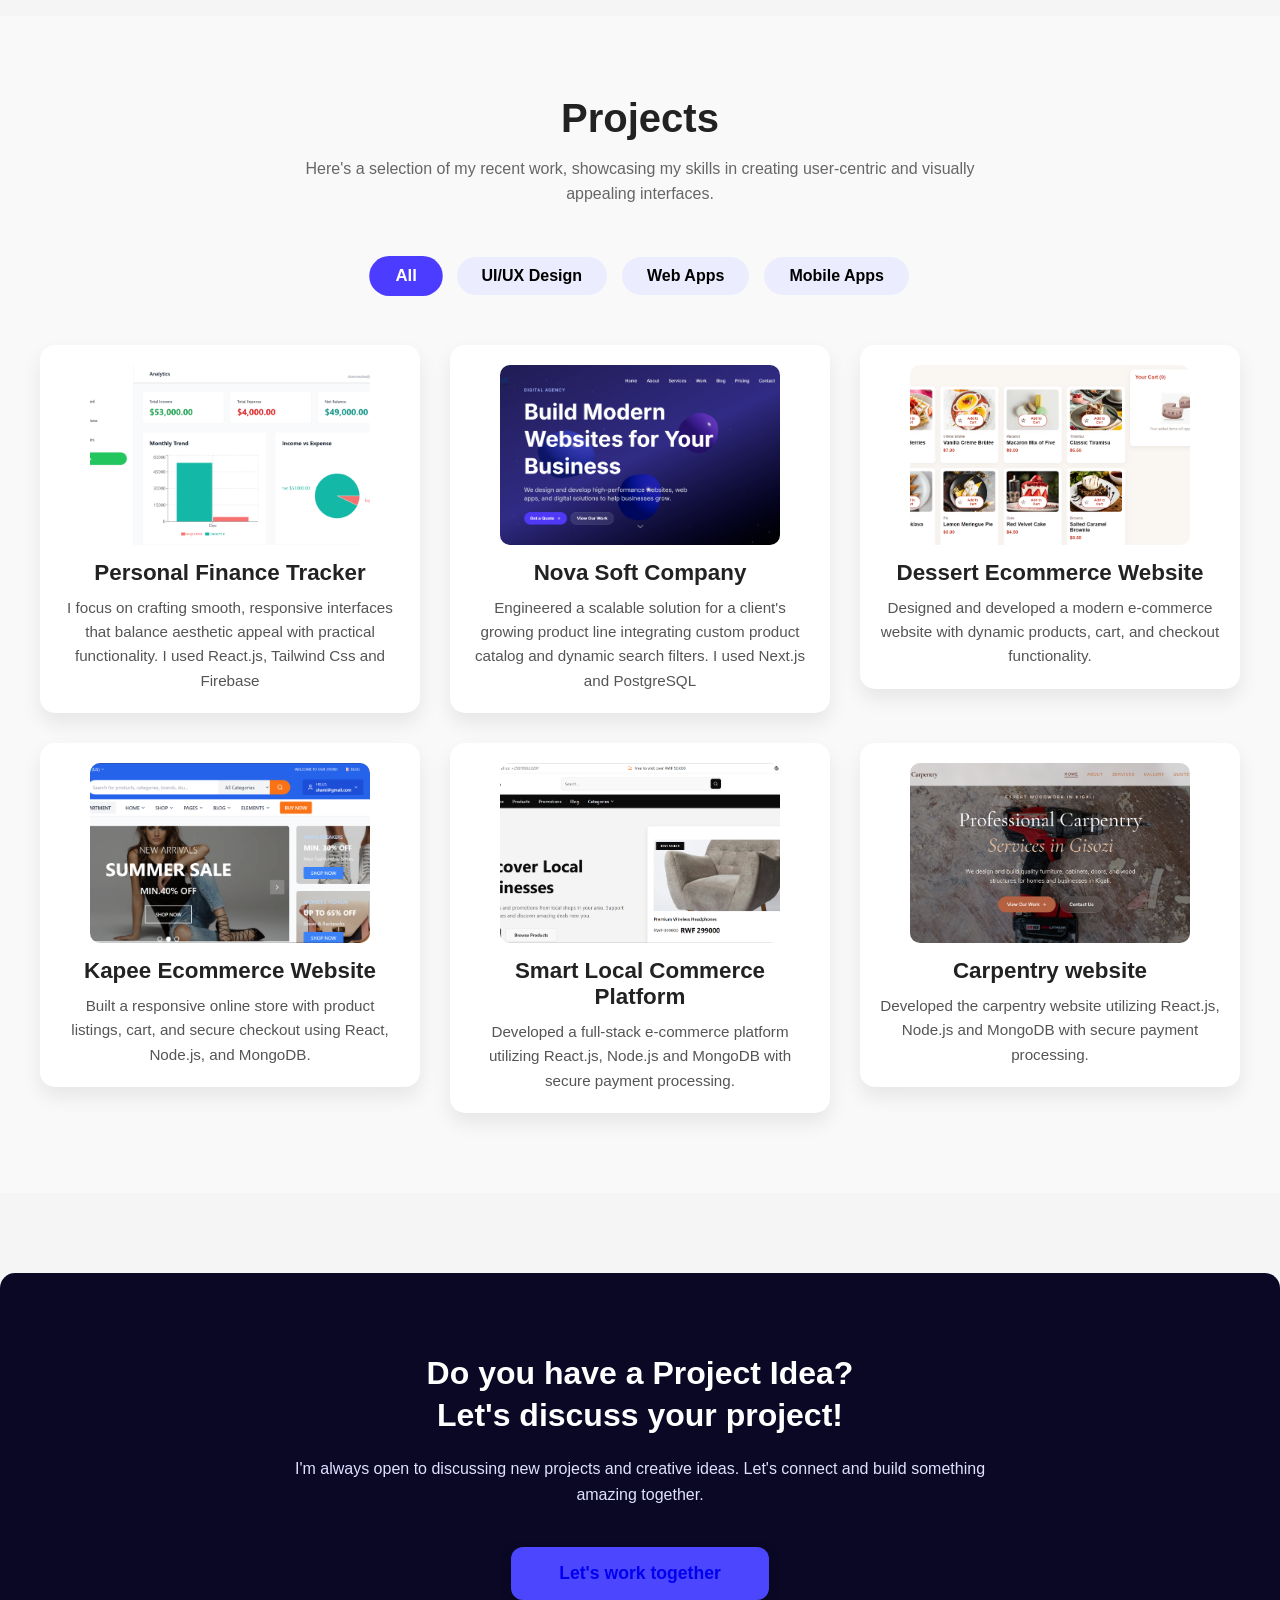
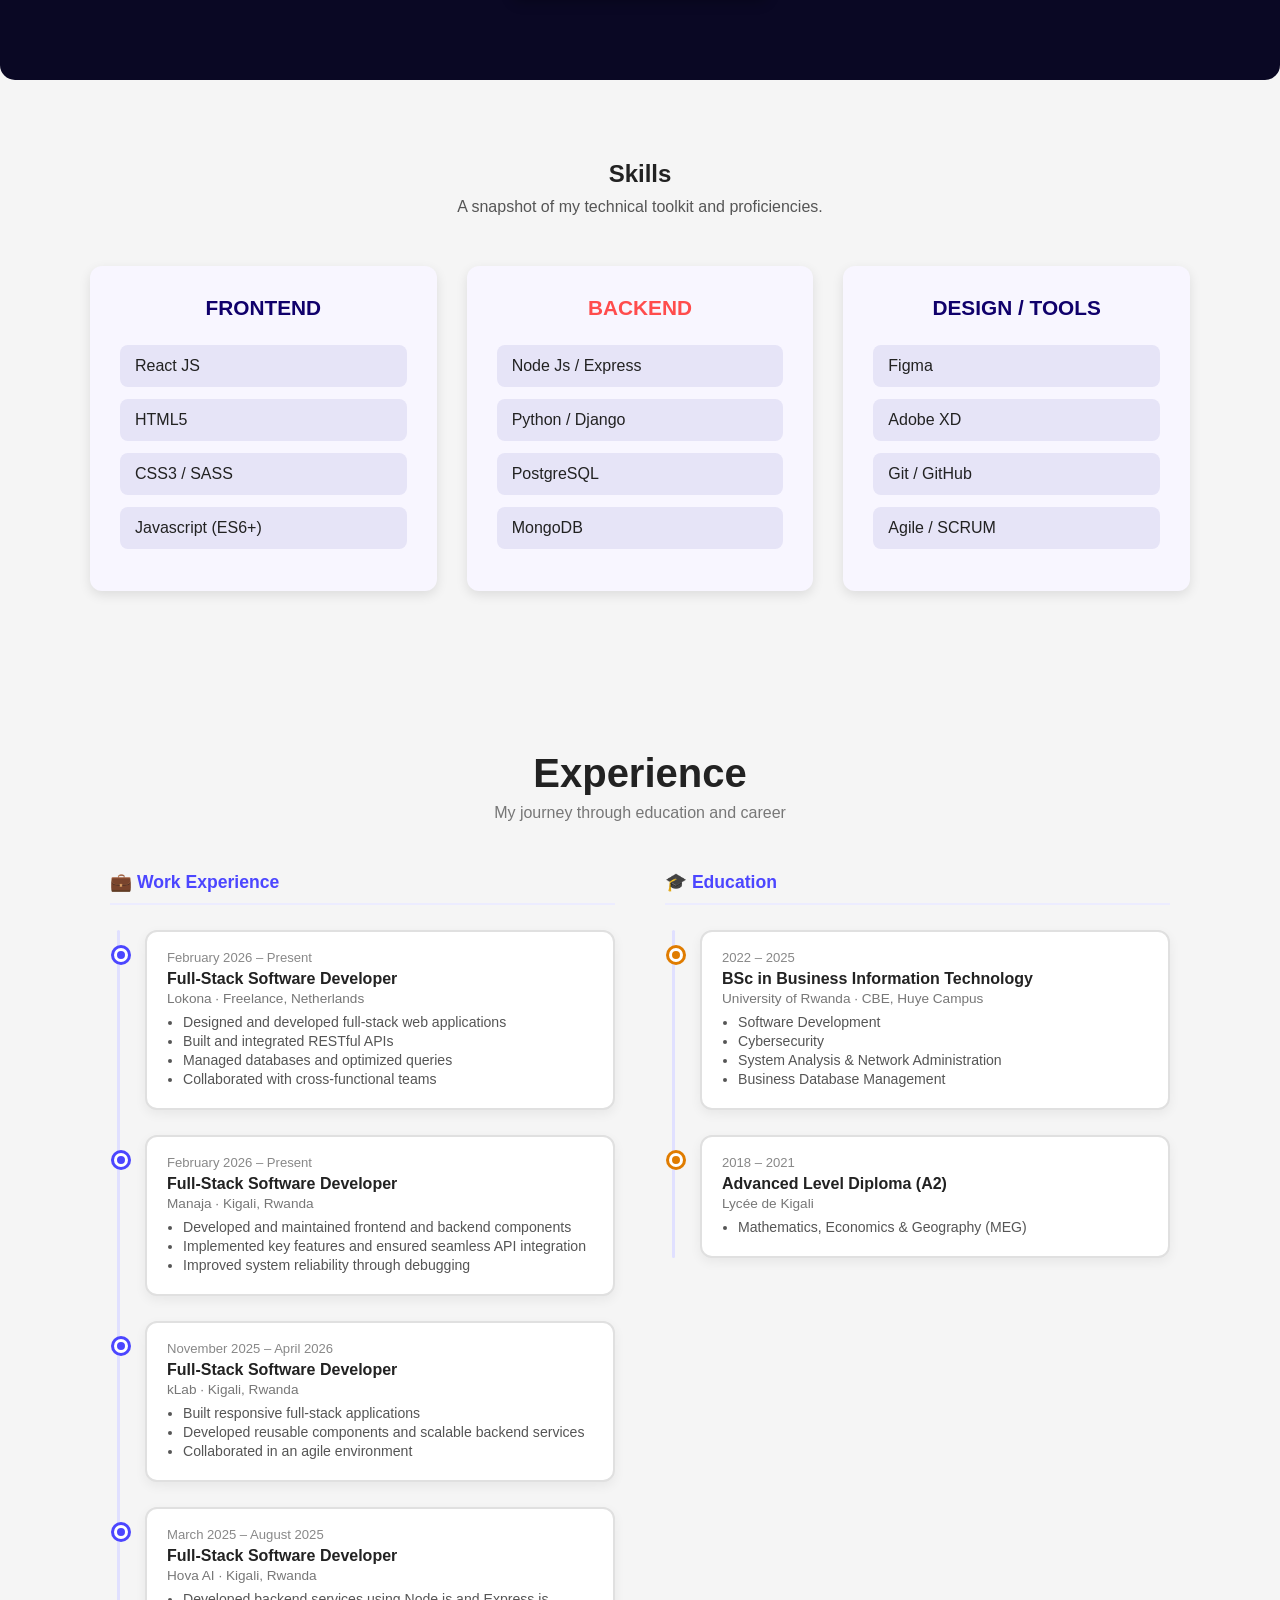
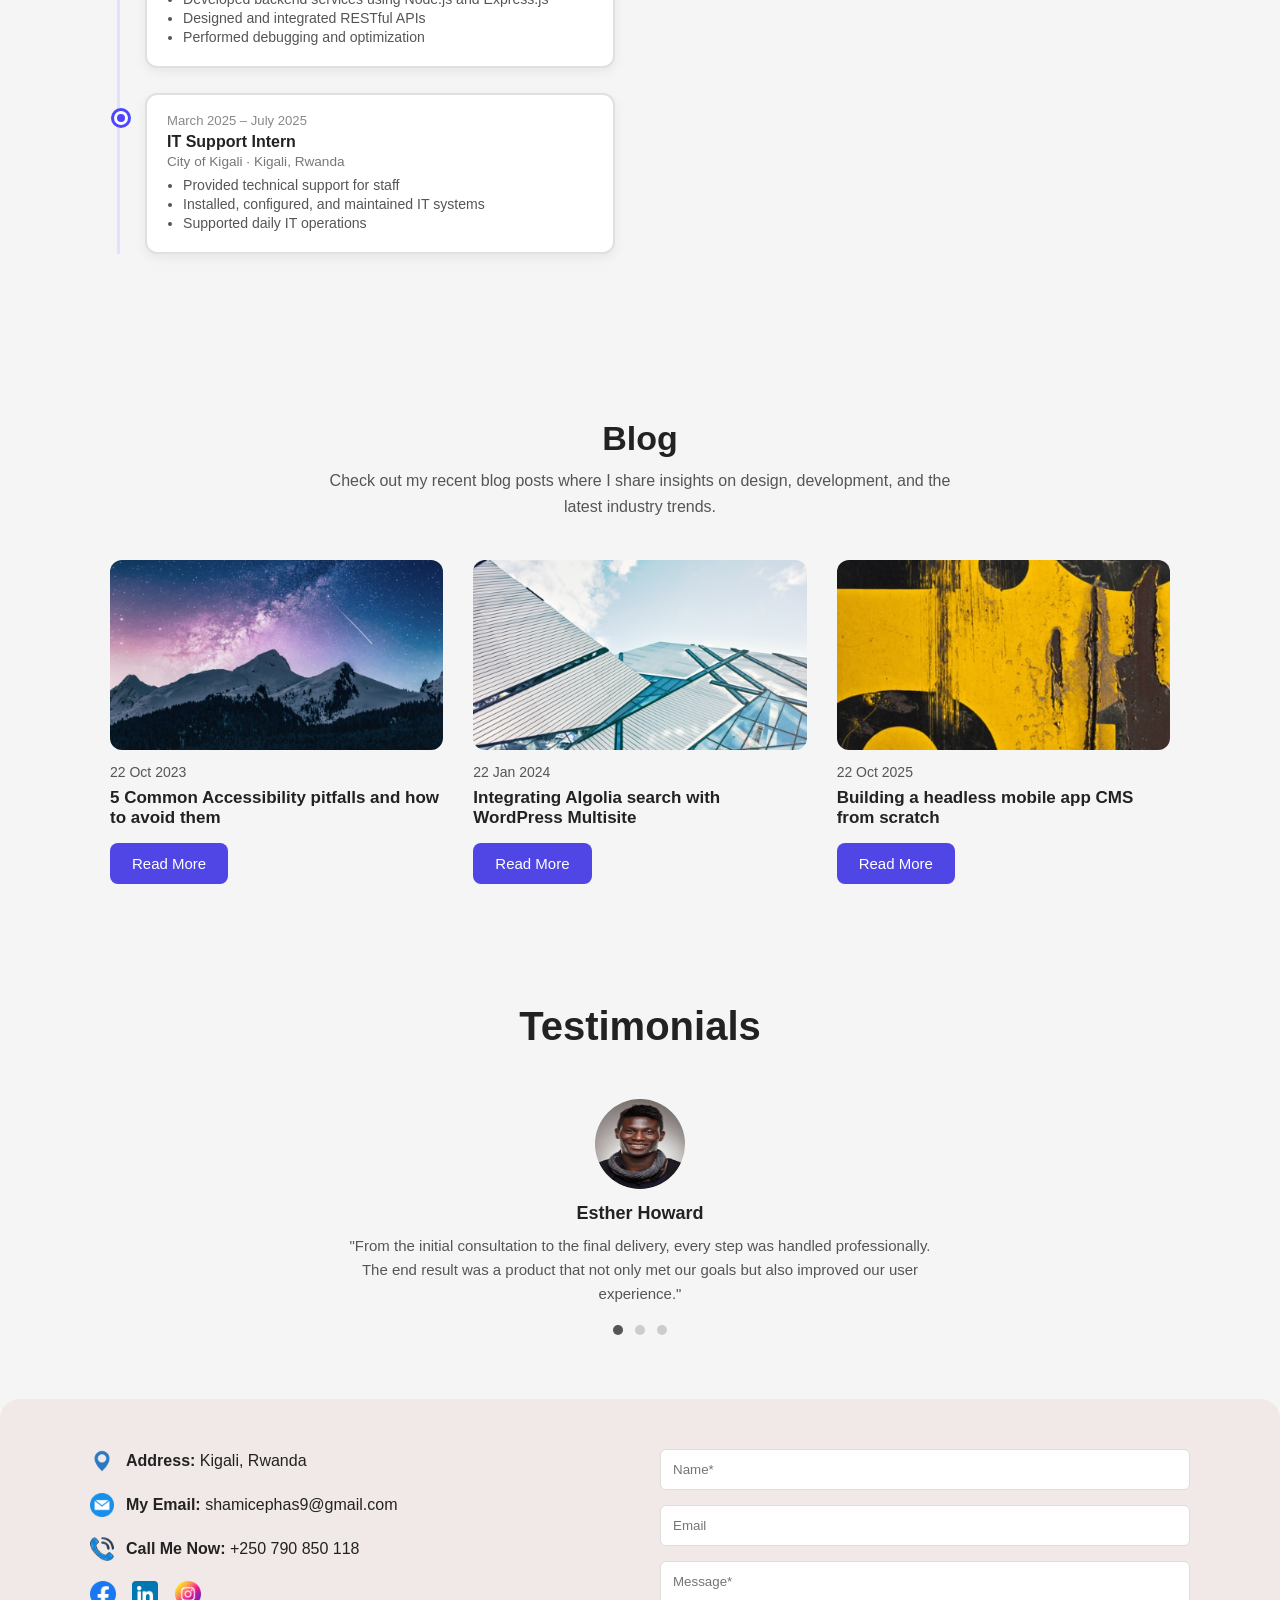
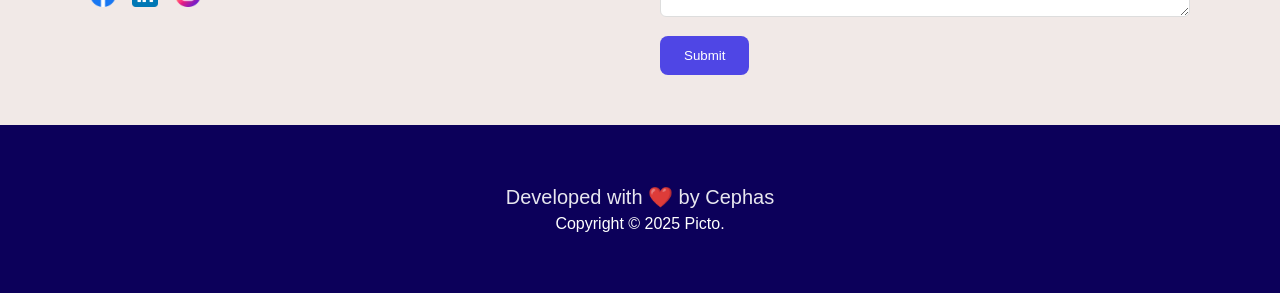
==== commit 384bd420: "updated the experience" ====
--- a/index.html
+++ b/index.html
@@ -49,7 +49,7 @@
 
     <section class="hero" id="home">
        <div class="hero-text">
-        <h1>Hello, I’m Cephas SHAMI<br>Full-Stack developer</h1>
+        <h1>Hello, I'm Cephas SHAMI<br>Full-Stack developer</h1>
         <p>I'm a Full-Stack Software Developer based in Kigali, Rwanda. I strive to build immersive and beautiful web applications through carefully crafted code and user‑centric design.</p>
             
         <div class="stats">
@@ -98,7 +98,7 @@
                  </p>
                  <div class="about-buttons">
                     <a href="#projects" class="about-btn">My Projects</a>
-                    <a href="files/CV Resume.pdf" download class="about-btn">Download CV</a>
+                    <a href="files/Shami_Cephas_CV (3).pdf" download="Shami_Cephas" class="about-btn">Download CV</a>
                  </div>
             </div>
 
@@ -120,37 +120,30 @@
             <a href="https://finance-tracker-iota-neon.vercel.app/">
                 <div class="project-card" data-category="ui-ux">
                 <img src="./images/pr4.png" class="project-img"/>
-                <!-- <h4>UI-UX Design</h4> -->
                 <h3>Personal Finance Tracker</h3>
                 <p>I focus on crafting smooth, responsive interfaces that balance aesthetic appeal with practical functionality. I used React.js, Tailwind Css and Firebase</p>
             </div>
             </a>
            
-            <a href="https://my-restaurant-seven.vercel.app/">
+            <a href="https://novasoft-company.vercel.app/">
                 <div class="project-card" data-category="web-app">
-                <img src="./images/pr2.png" class="project-img"/>
-                <!-- <h4>UI-UX DESIGN</h4> -->
-                <h3>Online food ordering</h3>
-                <p>Engineered a scalable solution for a client's growing product line integrating custom product catalog and dynamic search filters. I used React.js, Tailwind css and Firebase</p>
+                <img src="./images/nova.png" class="project-img"/>
+                <h3>Nova Soft Company</h3>
+                <p>Engineered a scalable solution for a client's growing product line integrating custom product catalog and dynamic search filters. I used Next.js and PostgreSQL</p>
             </div>
             </a>
-           
-
-            <!-- new projects -->
 
               <a href="https://deluxe-lebkuchen-38d375.netlify.app/">
                 <div class="project-card" data-category="ui-ux">
                 <img src="./images/dessert.png" class="project-img"/>
-                <!-- <h4>UI-UX Design</h4> -->
                 <h3>Dessert Ecommerce Website</h3>
-                <p>Designed and developed a modern e-commerce website with dynamic products, cart, and checkout functionality.p>
+                <p>Designed and developed a modern e-commerce website with dynamic products, cart, and checkout functionality.</p>
             </div>
             </a>
            
             <a href="https://new-kapee.vercel.app/">
                 <div class="project-card" data-category="web-app">
                 <img src="./images/kapee.png" class="project-img"/>
-                <!-- <h4>UI-UX DESIGN</h4> -->
                 <h3>Kapee Ecommerce Website</h3>
                 <p>Built a responsive online store with product listings, cart, and secure checkout using React, Node.js, and MongoDB.</p>
             </div>
@@ -159,217 +152,267 @@
              <a href="https://smart-local-commerce-8th6.vercel.app/">
              <div class="project-card" data-category="mobile-app">
                <img src="./images/local-commerce.png" class="project-img"/>
-               <!-- <h4>UI-UX Design</h4> -->
                <h3>Smart Local Commerce Platform</h3>
                <p>Developed a full-stack e-commerce platform utilizing React.js, Node.js and MongoDB with secure payment processing.</p>
             </div>
              </a>
-            
-           
+
+              <a href="https://carpentry-eight.vercel.app/">
+             <div class="project-card" data-category="mobile-app">
+               <img src="./images/gisozi.png" class="project-img"/>
+               <h3>Carpentry website</h3>
+               <p>Developed the carpentry website utilizing React.js, Node.js and MongoDB with secure payment processing.</p>
+            </div>
+             </a>
          </div>
-          <!-- <div class="project-button">
-           
-              <button class="project-btn">More Projects</button>
-            
-                
-            </div> -->
-
-      </section>
-                  <div class="project-cta">
-                 <h2>Do you have a Project Idea?<br>Let's discuss your project!</h2>
-                 <p>I'm always open to discussing new projects and creative ideas. 
-       Let's connect and build something amazing together.</p>
-       <button class="cta-btn">
-        <a href="#contact">Let's work together</a>
-        
-          </button>
-            </div>
-            <section class="skills-section reveal" id="skills">
-                <h2 class="skills-title">Skills</h2>
-                <p class="skills-subtext">A snapshot of my technical toolkit and proficiencies.</p>
-               
-                <div class="skills-grid">
-                    <div class="skill-card">
-                        <h3 class="skill-heading"> FRONTEND</h3>
-
-                        <div class="skill-item">React JS</div>
-                        <div class="skill-item">HTML5</div>
-                        <div class="skill-item">CSS3 / SASS</div>
-                        <div class="skill-item">Javascript (ES6+)</div>
-
-                    </div>
-
-                    <div class="skill-card">
-                        <h3 class="skill-heading back">BACKEND</h3>
-
-                        <div class="skill-item">Node Js / Express</div>
-                        <div class="skill-item">Python / Django</div>
-                        <div class="skill-item">PostgreSQL</div>
-                        <div class="skill-item">MongoDB</div>
-                    </div>
-
-                    <div class="skill-card">
-                        <h3 class="skill-heading">DESIGN / TOOLS</h3>
-
-                         <div class="skill-item">Figma</div>
-            <div class="skill-item">Adobe XD</div>
-            <div class="skill-item">Git / GitHub</div>
-            <div class="skill-item">Agile / SCRUM</div>
-                    </div>
-
-                </div>
-            </section>
-            <section class="experience-section reveal" id="experience">
-                <h2>Experience</h2>
-                <p class="subtitle">My journey through education and career</p>
-
-                <div class="experience-grid">
-                    <!--Left: job 1-->
-                    <div class="exp-item">
-                        <p class="date">Jan – June 2025</p>
-                        <h3>Full-stack Developer</h3>
-                         <p class="company">HOVA AI</p>
-                         <ul>
-                           <li>Developed SAAS platform</li>
-                           <li>Built backend services</li>
-                         </ul>
-                    </div>
-                    <!-- Timeline circle-->
-                     <div class="circle"></div>
-
-                      <div class="exp-item">
-      <p class="date">2022 – 2025</p>
-      <h3>Bachelor’s of Business<br> Information Technology</h3>
-      <p class="company">University of Rwanda</p>
-    </div>
-
-      <!-- Left: Job 2 -->
-    <div class="exp-item">
-      <p class="date">Oct 2025 – Present</p>
-      <h3>Full-stack Developer</h3>
-      <p class="company">kLab</p>
-      <ul>
-        <li>Developed SAAS platform</li>
-        <li>Built backend services</li>
-      </ul>
-    </div>
-    <!-- Timeline Circle -->
-
-    <div class="circle"></div>
-      <!-- Empty right side for alignment -->
-    <div></div>
-                </div>
-            </section>
-            <section class="blog-section reveal" id="blog">
-                <h2 class="blog-title">Blog</h2>
-                <p class="blog-subtitle">
-                    Check out my recent blog posts where I share insights on design,
-                    development, and the latest industry trends.
-                </p>
-
-                <div class="blog-grid">
-                    <div class="blog-card">
-                        <img src="./images/blog1.png" alt="Blog Image 1"/>
-                        <p class="dates">22 Oct 2023</p>
-                        <h3 class="post-title">
-                          5 Common Accessibility pitfalls and how to avoid them     
-                        </h3>
-                        <a href="single-blog.html" class="red-btn">Read More</a>
-
-                    </div>
-
-                     <div class="blog-card">
-      <img src="./images/blog2.png" alt="Blog Image 2" />
-      <p class="dates">22 Jan 2024</p>
-      <h3 class="post-title">
-        Integrating Algolia search with WordPress Multisite
-      </h3>
-      <a href="single-blog.html" class="red-btn">Read More</a>
-    </div>
-
-    <div class="blog-card">
-      <img src="./images/blog3.png" alt="Blog Image 3" />
-      <p class="dates">22 Oct 2025</p>
-      <h3 class="post-title">
-        Building a headless mobile app CMS from scratch
-      </h3>
-      <a href="single-blog.html" class="red-btn">Read More</a>
-    </div>
-                </div>
-            </section>
-
-            <section class="testimonials reveal" id="testimonials">
-                <h2>Testimonials</h2>
-
-                <div class="testimonial-card">
-                    <img src="./images/testimonial.jpg" alt="Client" class="client-img"/>
-                    <h3 class="client-name">Esther Howard</h3>
-
-                    <p class="client-review">
-                              “From the initial consultation to the final delivery, every step 
-                               was handled professionally. The end result was a product that not 
-                               only met our goals but also improved our user experience.”
-                    </p>
-                    <div class="dots">
-                        <span class="active"></span>
-                        <span></span>
-                        <span></span>
-
-                    </div>
-
-                </div>
-
-            </section>
-
-            <section class="contact-section reveal" id="contact">
-                <div class="contact-container">
-
-                    <div class="contact-left">
-                        <div class="info-item">
-                            <img src="./images/location.png" alt=""/>
-                            <p><strong>Address:</strong> Kigali, Rwanda</p>
-
-                        </div>
-
-                        <div class="info-item">
-                            <img src="./images/message.png" alt="">
-                            <p><strong>My Email:</strong> shamicephas9@gmail.com</p>
-                        </div>
-
-                        <div class="info-item">
-                            <img src="./images/phone.png" alt="">
-                            <p><strong>Call Me Now:</strong> +250 790 850 118</p>
-                        </div>
-
-                        <div class="socials">
-                            <a href="https://www.facebook.com/"><img src="./images/facebook.png" alt=""></a>
-                            <a href="https://www.linkedin.com/feed/"><img src="./images/linkedin.png" alt=""></a>
-                            <a href="#"><img src="./images/instagram.png" alt=""></a>
-                        </div>
-                    </div>
-                    <div class="contact-right">
-                        <form id="contact-form">
-                            
-
-                        <input type="text" placeholder="Name*" name="name" id="name" required/>
-                        <input type="email" placeholder="Email" name="email" id="email" required/>
-                        <textarea placeholder="Message*" name="message" id="message" required></textarea>
-                        <button class="submit-btn" type="submit">Submit</button>
-                        </form>
-                        
-                          
-                    </div>
-                    
-                </div>
-
-            </section>
-            <footer class="footer">
-                
-                <p class="footer-text">Developed with ❤️ by Cephas</p>
-                <p class="copyright">Copyright © 2025 Picto.</p>
-
-            </footer>
-            <script src="portfolio.js">
-</script>
+
+      </section>
+      <div class="project-cta">
+         <h2>Do you have a Project Idea?<br>Let's discuss your project!</h2>
+         <p>I'm always open to discussing new projects and creative ideas. 
+         Let's connect and build something amazing together.</p>
+         <button class="cta-btn">
+            <a href="#contact">Let's work together</a>
+         </button>
+      </div>
+
+      <section class="skills-section reveal" id="skills">
+          <h2 class="skills-title">Skills</h2>
+          <p class="skills-subtext">A snapshot of my technical toolkit and proficiencies.</p>
+         
+          <div class="skills-grid">
+              <div class="skill-card">
+                  <h3 class="skill-heading"> FRONTEND</h3>
+                  <div class="skill-item">React JS</div>
+                  <div class="skill-item">HTML5</div>
+                  <div class="skill-item">CSS3 / SASS</div>
+                  <div class="skill-item">Javascript (ES6+)</div>
+              </div>
+
+              <div class="skill-card">
+                  <h3 class="skill-heading back">BACKEND</h3>
+                  <div class="skill-item">Node Js / Express</div>
+                  <div class="skill-item">Python / Django</div>
+                  <div class="skill-item">PostgreSQL</div>
+                  <div class="skill-item">MongoDB</div>
+              </div>
+
+              <div class="skill-card">
+                  <h3 class="skill-heading">DESIGN / TOOLS</h3>
+                  <div class="skill-item">Figma</div>
+                  <div class="skill-item">Adobe XD</div>
+                  <div class="skill-item">Git / GitHub</div>
+                  <div class="skill-item">Agile / SCRUM</div>
+              </div>
+          </div>
+      </section>
+
+      <section class="experience-section reveal" id="experience">
+          <h2>Experience</h2>
+          <p class="subtitle">My journey through education and career</p>
+
+          <div class="exp-columns">
+              <!-- Work Column -->
+              <div class="exp-col">
+                  <h3 class="exp-col-title">💼 Work Experience</h3>
+
+                  <div class="timeline">
+                      <div class="timeline-item">
+                          <div class="timeline-dot"></div>
+                          <div class="timeline-card">
+                              <p class="date">February 2026 – Present</p>
+                              <h3>Full-Stack Software Developer</h3>
+                              <p class="company">Lokona · Freelance, Netherlands</p>
+                              <ul>
+                                  <li>Designed and developed full-stack web applications</li>
+                                  <li>Built and integrated RESTful APIs</li>
+                                  <li>Managed databases and optimized queries</li>
+                                  <li>Collaborated with cross-functional teams</li>
+                              </ul>
+                          </div>
+                      </div>
+
+                      <div class="timeline-item">
+                          <div class="timeline-dot"></div>
+                          <div class="timeline-card">
+                              <p class="date">February 2026 – Present</p>
+                              <h3>Full-Stack Software Developer</h3>
+                              <p class="company">Manaja · Kigali, Rwanda</p>
+                              <ul>
+                                  <li>Developed and maintained frontend and backend components</li>
+                                  <li>Implemented key features and ensured seamless API integration</li>
+                                  <li>Improved system reliability through debugging</li>
+                              </ul>
+                          </div>
+                      </div>
+
+                      <div class="timeline-item">
+                          <div class="timeline-dot"></div>
+                          <div class="timeline-card">
+                              <p class="date">November 2025 – April 2026</p>
+                              <h3>Full-Stack Software Developer</h3>
+                              <p class="company">kLab · Kigali, Rwanda</p>
+                              <ul>
+                                  <li>Built responsive full-stack applications</li>
+                                  <li>Developed reusable components and scalable backend services</li>
+                                  <li>Collaborated in an agile environment</li>
+                              </ul>
+                          </div>
+                      </div>
+
+                      <div class="timeline-item">
+                          <div class="timeline-dot"></div>
+                          <div class="timeline-card">
+                              <p class="date">March 2025 – August 2025</p>
+                              <h3>Full-Stack Software Developer</h3>
+                              <p class="company">Hova AI · Kigali, Rwanda</p>
+                              <ul>
+                                  <li>Developed backend services using Node.js and Express.js</li>
+                                  <li>Designed and integrated RESTful APIs</li>
+                                  <li>Performed debugging and optimization</li>
+                              </ul>
+                          </div>
+                      </div>
+
+                      <div class="timeline-item">
+                          <div class="timeline-dot"></div>
+                          <div class="timeline-card">
+                              <p class="date">March 2025 – July 2025</p>
+                              <h3>IT Support Intern</h3>
+                              <p class="company">City of Kigali · Kigali, Rwanda</p>
+                              <ul>
+                                  <li>Provided technical support for staff</li>
+                                  <li>Installed, configured, and maintained IT systems</li>
+                                  <li>Supported daily IT operations</li>
+                              </ul>
+                          </div>
+                      </div>
+                  </div>
+              </div>
+
+              <!-- Education Column -->
+              <div class="exp-col">
+                  <h3 class="exp-col-title">🎓 Education</h3>
+
+                  <div class="timeline">
+                      <div class="timeline-item">
+                          <div class="timeline-dot edu-dot"></div>
+                          <div class="timeline-card">
+                              <p class="date">2022 – 2025</p>
+                              <h3>BSc in Business Information Technology</h3>
+                              <p class="company">University of Rwanda · CBE, Huye Campus</p>
+                              <ul>
+                                  <li>Software Development</li>
+                                  <li>Cybersecurity</li>
+                                  <li>System Analysis &amp; Network Administration</li>
+                                  <li>Business Database Management</li>
+                              </ul>
+                          </div>
+                      </div>
+
+                      <div class="timeline-item">
+                          <div class="timeline-dot edu-dot"></div>
+                          <div class="timeline-card">
+                              <p class="date">2018 – 2021</p>
+                              <h3>Advanced Level Diploma (A2)</h3>
+                              <p class="company">Lycée de Kigali</p>
+                              <ul>
+                                  <li>Mathematics, Economics &amp; Geography (MEG)</li>
+                              </ul>
+                          </div>
+                      </div>
+                  </div>
+              </div>
+          </div>
+      </section>
+
+      <section class="blog-section reveal" id="blog">
+          <h2 class="blog-title">Blog</h2>
+          <p class="blog-subtitle">
+              Check out my recent blog posts where I share insights on design,
+              development, and the latest industry trends.
+          </p>
+
+          <div class="blog-grid">
+              <div class="blog-card">
+                  <img src="./images/blog1.png" alt="Blog Image 1"/>
+                  <p class="dates">22 Oct 2023</p>
+                  <h3 class="post-title">5 Common Accessibility pitfalls and how to avoid them</h3>
+                  <a href="single-blog.html" class="red-btn">Read More</a>
+              </div>
+
+              <div class="blog-card">
+                  <img src="./images/blog2.png" alt="Blog Image 2" />
+                  <p class="dates">22 Jan 2024</p>
+                  <h3 class="post-title">Integrating Algolia search with WordPress Multisite</h3>
+                  <a href="single-blog.html" class="red-btn">Read More</a>
+              </div>
+
+              <div class="blog-card">
+                  <img src="./images/blog3.png" alt="Blog Image 3" />
+                  <p class="dates">22 Oct 2025</p>
+                  <h3 class="post-title">Building a headless mobile app CMS from scratch</h3>
+                  <a href="single-blog.html" class="red-btn">Read More</a>
+              </div>
+          </div>
+      </section>
+
+      <section class="testimonials reveal" id="testimonials">
+          <h2>Testimonials</h2>
+
+          <div class="testimonial-card">
+              <img src="./images/testimonial.jpg" alt="Client" class="client-img"/>
+              <h3 class="client-name">Esther Howard</h3>
+              <p class="client-review">
+                  "From the initial consultation to the final delivery, every step 
+                   was handled professionally. The end result was a product that not 
+                   only met our goals but also improved our user experience."
+              </p>
+              <div class="dots">
+                  <span class="active"></span>
+                  <span></span>
+                  <span></span>
+              </div>
+          </div>
+      </section>
+
+      <section class="contact-section reveal" id="contact">
+          <div class="contact-container">
+              <div class="contact-left">
+                  <div class="info-item">
+                      <img src="./images/location.png" alt=""/>
+                      <p><strong>Address:</strong> Kigali, Rwanda</p>
+                  </div>
+                  <div class="info-item">
+                      <img src="./images/message.png" alt="">
+                      <p><strong>My Email:</strong> shamicephas9@gmail.com</p>
+                  </div>
+                  <div class="info-item">
+                      <img src="./images/phone.png" alt="">
+                      <p><strong>Call Me Now:</strong> +250 790 850 118</p>
+                  </div>
+                  <div class="socials">
+                      <a href="https://www.facebook.com/"><img src="./images/facebook.png" alt=""></a>
+                      <a href="https://www.linkedin.com/feed/"><img src="./images/linkedin.png" alt=""></a>
+                      <a href="#"><img src="./images/instagram.png" alt=""></a>
+                  </div>
+              </div>
+              <div class="contact-right">
+                  <form id="contact-form">
+                      <input type="text" placeholder="Name*" name="name" id="name" required/>
+                      <input type="email" placeholder="Email" name="email" id="email" required/>
+                      <textarea placeholder="Message*" name="message" id="message" required></textarea>
+                      <button class="submit-btn" type="submit">Submit</button>
+                  </form>
+              </div>
+          </div>
+      </section>
+
+      <footer class="footer">
+          <p class="footer-text">Developed with ❤️ by Cephas</p>
+          <p class="copyright">Copyright © 2025 Picto.</p>
+      </footer>
+
+      <script src="portfolio.js"></script>
 </body>
-</html>+</html>
--- a/portfolio.css
+++ b/portfolio.css
@@ -599,68 +599,114 @@
     }
 }
 .experience-section {
-    max-width: 900px;
+    max-width: 1100px;
     margin: 0 auto;
-    padding: 40px 20px;
-    font-family: Arial, sans-serif;
+    padding: 80px 20px;
     text-align: center;
 }
-.experience-section h2{
-    font-size: 30px;
+.experience-section h2 {
+    font-size: 2.5rem;
+    font-weight: 700;
     margin-bottom: 8px;
 }
 .subtitle {
     color: #777;
-    margin-bottom: 40px;
-
-}
-.experience-grid {
+    margin-bottom: 50px;
+}
+
+/* Two-column layout */
+.exp-columns {
     display: grid;
-    grid-template-columns: 1fr 80px 1fr;
-    gap: 40px 20px;
-    align-items: start;
-}
-.exp-item {
+    grid-template-columns: 1fr 1fr;
+    gap: 50px;
     text-align: left;
 }
-.date {
+.exp-col-title {
+    font-size: 1.1rem;
+    font-weight: 700;
+    color: #4c46ff;
+    margin-bottom: 25px;
+    padding-bottom: 10px;
+    border-bottom: 2px solid #ececff;
+}
+
+/* Timeline */
+.timeline {
+    position: relative;
+    padding-left: 35px;
+}
+.timeline::before {
+    content: '';
+    position: absolute;
+    left: 7px;
+    top: 0;
+    bottom: 0;
+    width: 3px;
+    background: #e0e0ff;
+    border-radius: 3px;
+}
+.timeline-item {
+    position: relative;
+    margin-bottom: 25px;
+}
+.timeline-dot {
+    position: absolute;
+    left: -31px;
+    top: 18px;
+    width: 14px;
+    height: 14px;
+    background: #4c46ff;
+    border-radius: 50%;
+    border: 3px solid #fff;
+    box-shadow: 0 0 0 3px #4c46ff;
+}
+.timeline-dot.edu-dot {
+    background: #e07c00;
+    box-shadow: 0 0 0 3px #e07c00;
+}
+.timeline-card {
+    background: #fff;
+    border: 2px solid #e0e0e0;
+    border-radius: 12px;
+    padding: 18px 20px;
+    box-shadow: 0 4px 12px rgba(0,0,0,0.06);
+    transition: transform 0.3s ease, box-shadow 0.3s ease;
+}
+.timeline-card:hover {
+    transform: translateY(-4px);
+    box-shadow: 0 8px 20px rgba(0,0,0,0.1);
+}
+.timeline-card .date {
+    font-size: 0.82rem;
+    color: #888;
+    margin-bottom: 5px;
+}
+.timeline-card h3 {
+    font-size: 1rem;
+    font-weight: 700;
+    color: #222;
+    margin-bottom: 3px;
+}
+.timeline-card .company {
+    color: #777;
+    font-size: 0.85rem;
+    margin-bottom: 8px;
+}
+.timeline-card ul {
+    padding-left: 16px;
+    margin: 0;
+}
+.timeline-card ul li {
     color: #555;
-    font-size: 15px;
-    margin-bottom: 5px;
-}
-.company {
-    color: #777;
-    margin-bottom: 10px;
-}
-.exp-item h3 {
-    font-size: 18px;
-    margin: 5px 0;
-}
-.exp-item ul {
-    padding-left: 20px;
-    margin: 10px 0;
-}
-.exp-item ul li {
-    margin-bottom: 6px;
-    list-style-type: square;
-    color: #555;
-}
-.circle {
-    width: 45px;
-    height: 45px;
-    background: #d3d3d3;
-    border-radius: 50%;
-    margin: 0 auto;
+    font-size: 0.88rem;
+    margin-bottom: 3px;
+    list-style-type: disc;
 }
 @media (max-width: 768px) {
-  .experience-grid {
-    grid-template-columns: 1fr;
-    text-align: left;
-  }
-
-  .circle {
-    display: none;
-  }
+    .exp-columns {
+        grid-template-columns: 1fr;
+        gap: 30px;
+    }
 }
 .blog-section {
     text-align: center;
@@ -903,6 +949,7 @@
 body.dark-mode .skill-card,
 body.dark-mode .blog-card,
 body.dark-mode .testimonial-card,
+body.dark-mode .timeline-card,
 body.dark-mode .contact-left,
 body.dark-mode .contact-right {
     background-color: #2c2c2c;
